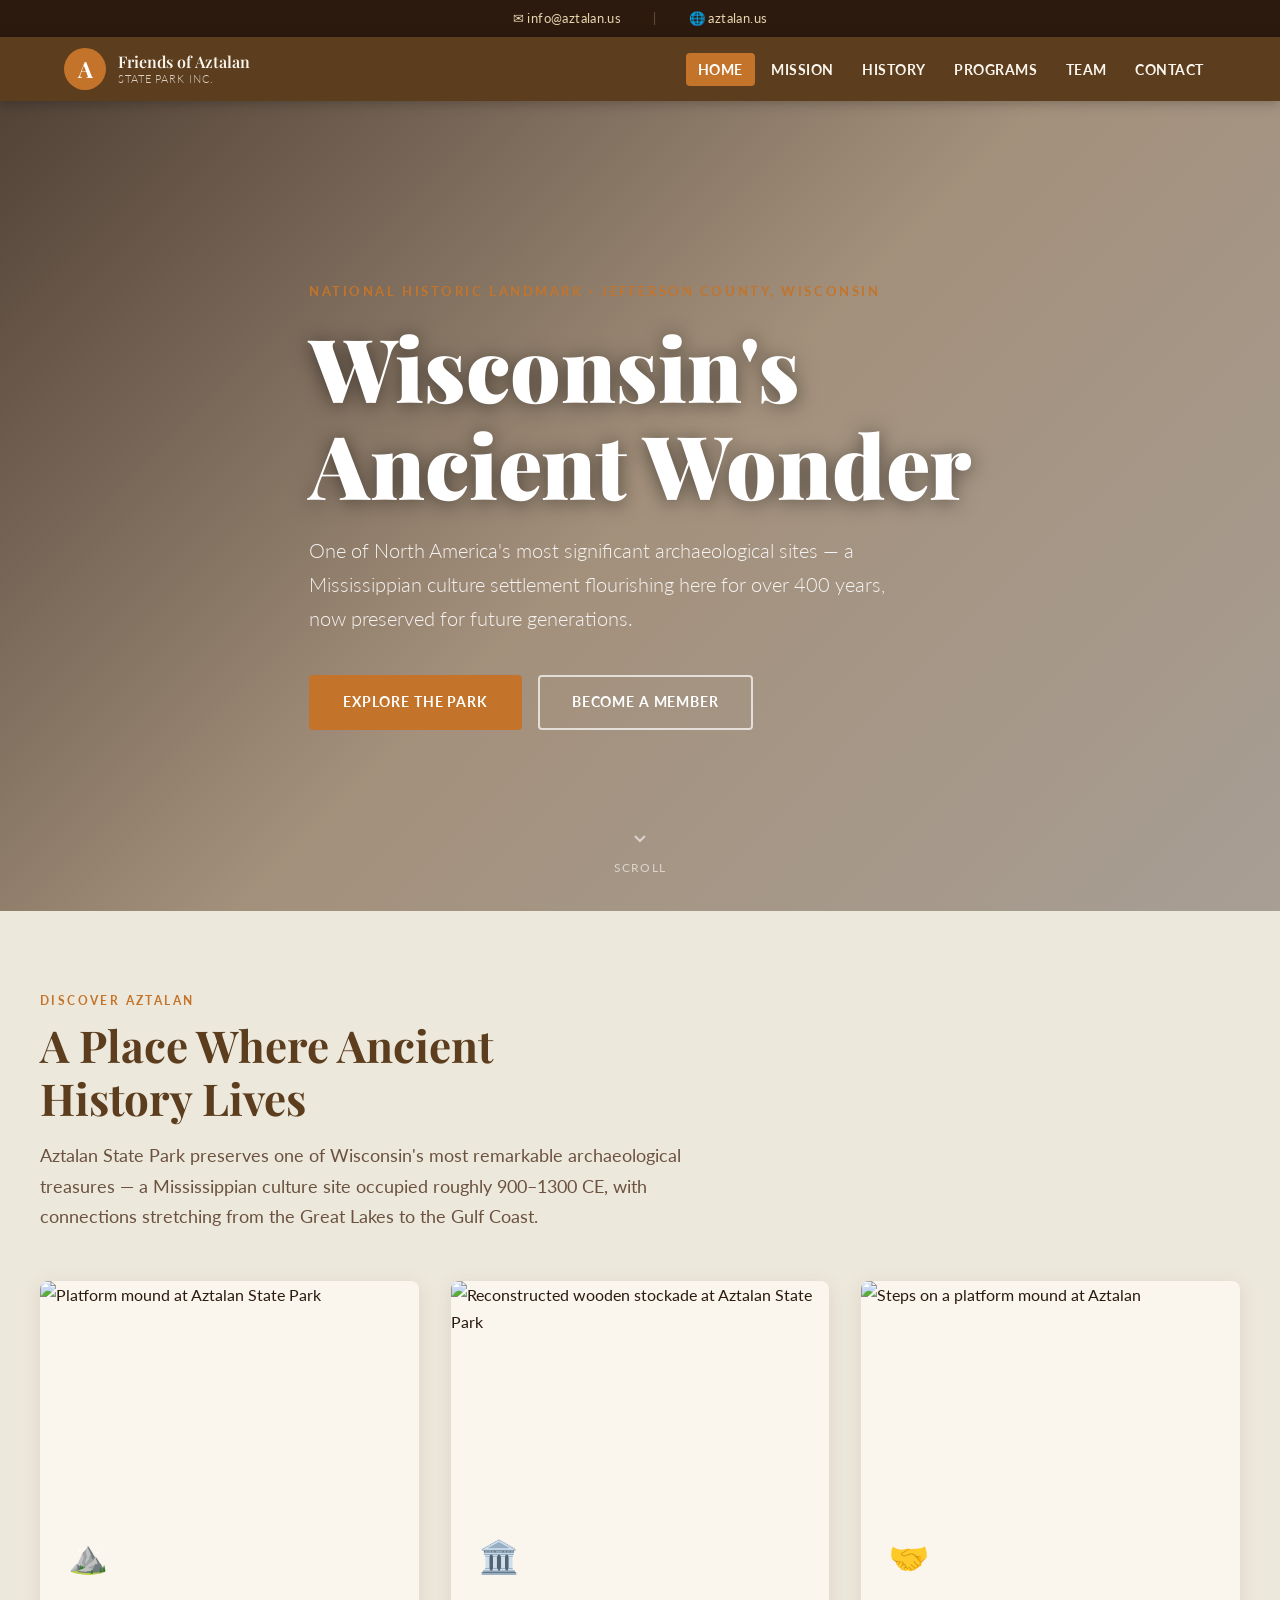
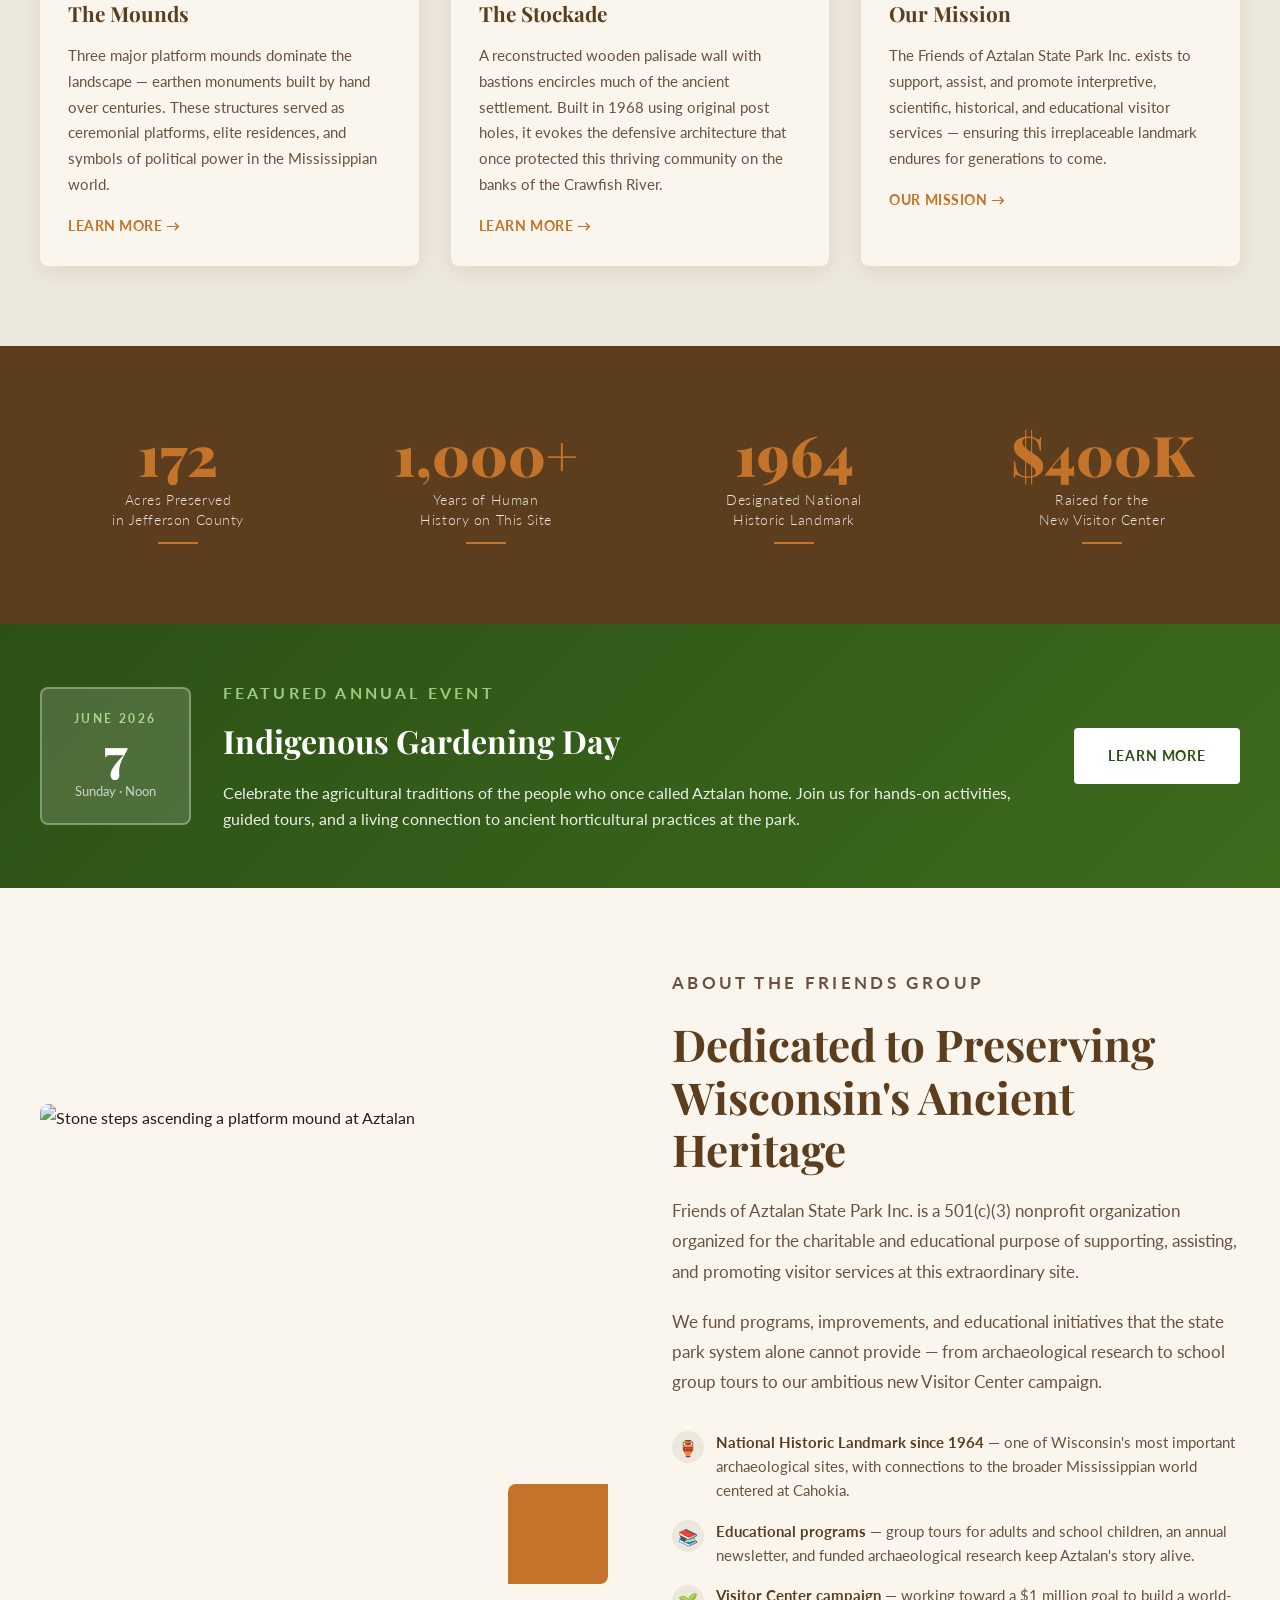
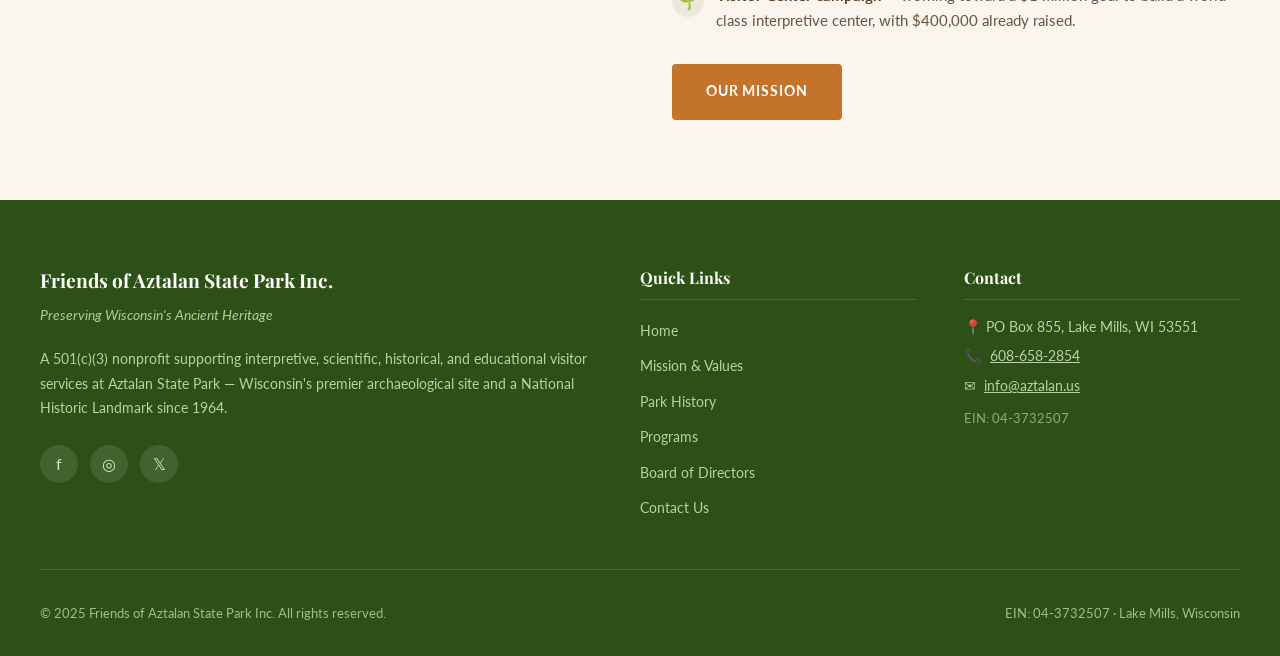
==== index.html @ ed77bee3 "Add initial 6-page nonprofit website for Friends of Aztalan State Park Co-Authored-By: Claude Sonnet" ====
<!DOCTYPE html>
<html lang="en">
<head>
  <meta charset="UTF-8">
  <meta name="viewport" content="width=device-width, initial-scale=1.0">
  <title>Friends of Aztalan State Park Inc. — Wisconsin's Ancient Wonder</title>
  <meta name="description" content="Friends of Aztalan State Park Inc. supports, assists, and promotes interpretive, scientific, historical, and educational visitor services at Aztalan State Park, a National Historic Landmark in Jefferson County, Wisconsin.">
  <link rel="preconnect" href="https://fonts.googleapis.com">
  <link rel="preconnect" href="https://fonts.gstatic.com" crossorigin>
  <link href="https://fonts.googleapis.com/css2?family=Playfair+Display:ital,wght@0,400;0,600;0,700;0,900;1,400;1,600&family=Lato:wght@300;400;700&display=swap" rel="stylesheet">
  <style>
    :root {
      --color-primary: #5C3D1E;
      --color-secondary: #2D5016;
      --color-accent: #C4742A;
      --color-bg: #FAF6EE;
      --color-bg-alt: #EDE8DC;
      --color-text: #2C1A0E;
      --color-text-light: #6B5240;
      --color-top-bar: #2C1A0E;
      --color-top-bar-text: #E8D5B0;
      --color-nav: #5C3D1E;
      --color-nav-text: #FAF6EE;
      --color-footer: #2D5016;
      --color-footer-text: #D4E8C2;
    }

    *, *::before, *::after { box-sizing: border-box; margin: 0; padding: 0; }

    html { scroll-behavior: smooth; font-size: 16px; }

    body {
      font-family: 'Lato', sans-serif;
      background: var(--color-bg);
      color: var(--color-text);
      line-height: 1.7;
    }

    /* TOP BAR */
    .top-bar {
      background: var(--color-top-bar);
      color: var(--color-top-bar-text);
      font-size: 0.825rem;
      letter-spacing: 0.03em;
      padding: 0.45rem 1.5rem;
      display: flex;
      justify-content: center;
      align-items: center;
      gap: 2rem;
      flex-wrap: wrap;
    }
    .top-bar a { color: var(--color-top-bar-text); text-decoration: none; transition: color 0.2s; }
    .top-bar a:hover { color: var(--color-accent); }
    .top-bar-divider { color: #6B5240; }

    /* NAVIGATION */
    .nav-wrapper {
      position: sticky;
      top: 0;
      z-index: 1000;
      background: var(--color-nav);
      box-shadow: 0 2px 12px rgba(0,0,0,0.25);
    }
    nav {
      max-width: 1200px;
      margin: 0 auto;
      padding: 0 1.5rem;
      display: flex;
      align-items: center;
      justify-content: space-between;
      min-height: 64px;
    }
    .nav-brand {
      display: flex;
      align-items: center;
      gap: 0.75rem;
      text-decoration: none;
      color: var(--color-nav-text);
    }
    .nav-logo {
      width: 42px;
      height: 42px;
      background: var(--color-accent);
      border-radius: 50%;
      display: flex;
      align-items: center;
      justify-content: center;
      font-family: 'Playfair Display', serif;
      font-size: 1.4rem;
      font-weight: 700;
      color: #fff;
      flex-shrink: 0;
    }
    .nav-brand-text {
      font-family: 'Playfair Display', serif;
      font-size: 1rem;
      font-weight: 600;
      line-height: 1.25;
      color: var(--color-nav-text);
    }
    .nav-brand-text span {
      display: block;
      font-size: 0.7rem;
      font-family: 'Lato', sans-serif;
      font-weight: 300;
      letter-spacing: 0.08em;
      text-transform: uppercase;
      opacity: 0.8;
    }
    .nav-links {
      display: flex;
      list-style: none;
      gap: 0.25rem;
      align-items: center;
    }
    .nav-links a {
      color: var(--color-nav-text);
      text-decoration: none;
      font-size: 0.9rem;
      font-weight: 700;
      letter-spacing: 0.04em;
      text-transform: uppercase;
      padding: 0.5rem 0.75rem;
      border-radius: 4px;
      transition: background 0.2s, color 0.2s;
    }
    .nav-links a:hover,
    .nav-links a.active {
      background: var(--color-accent);
      color: #fff;
    }
    .hamburger {
      display: none;
      flex-direction: column;
      gap: 5px;
      cursor: pointer;
      padding: 8px;
      background: none;
      border: none;
    }
    .hamburger span {
      display: block;
      width: 26px;
      height: 2px;
      background: var(--color-nav-text);
      border-radius: 2px;
      transition: all 0.3s;
    }
    .hamburger.open span:nth-child(1) { transform: translateY(7px) rotate(45deg); }
    .hamburger.open span:nth-child(2) { opacity: 0; }
    .hamburger.open span:nth-child(3) { transform: translateY(-7px) rotate(-45deg); }

    /* HERO */
    .hero {
      position: relative;
      min-height: 90vh;
      display: flex;
      align-items: center;
      overflow: hidden;
    }
    .hero-bg {
      position: absolute;
      inset: 0;
      background-image: url('https://upload.wikimedia.org/wikipedia/commons/thumb/b/b5/Aztalan_platform_mound_panorama.jpg/1280px-Aztalan_platform_mound_panorama.jpg');
      background-size: cover;
      background-position: center 40%;
      transform: scale(1.05);
      transition: transform 8s ease;
    }
    .hero-bg.loaded { transform: scale(1); }
    .hero-overlay {
      position: absolute;
      inset: 0;
      background: linear-gradient(
        135deg,
        rgba(44,26,14,0.82) 0%,
        rgba(92,61,30,0.55) 50%,
        rgba(44,26,14,0.4) 100%
      );
    }
    .hero-content {
      position: relative;
      z-index: 2;
      max-width: 1200px;
      margin: 0 auto;
      padding: 4rem 1.5rem;
      color: #fff;
    }
    .hero-eyebrow {
      font-size: 0.8rem;
      font-weight: 700;
      letter-spacing: 0.2em;
      text-transform: uppercase;
      color: var(--color-accent);
      margin-bottom: 1rem;
      opacity: 0;
      transform: translateY(20px);
      animation: fadeUp 0.8s 0.2s forwards;
    }
    .hero h1 {
      font-family: 'Playfair Display', serif;
      font-size: clamp(2.8rem, 7vw, 5.5rem);
      font-weight: 900;
      line-height: 1.1;
      margin-bottom: 1.25rem;
      text-shadow: 0 2px 20px rgba(0,0,0,0.5);
      opacity: 0;
      transform: translateY(20px);
      animation: fadeUp 0.8s 0.4s forwards;
    }
    .hero-sub {
      font-size: clamp(1rem, 2vw, 1.25rem);
      font-weight: 300;
      max-width: 600px;
      line-height: 1.7;
      color: rgba(255,255,255,0.9);
      margin-bottom: 2.5rem;
      opacity: 0;
      transform: translateY(20px);
      animation: fadeUp 0.8s 0.6s forwards;
    }
    .hero-ctas {
      display: flex;
      gap: 1rem;
      flex-wrap: wrap;
      opacity: 0;
      transform: translateY(20px);
      animation: fadeUp 0.8s 0.8s forwards;
    }
    .btn {
      display: inline-block;
      padding: 0.85rem 2rem;
      border-radius: 4px;
      font-weight: 700;
      font-size: 0.9rem;
      letter-spacing: 0.06em;
      text-transform: uppercase;
      text-decoration: none;
      transition: all 0.25s;
      cursor: pointer;
      border: 2px solid transparent;
    }
    .btn-primary {
      background: var(--color-accent);
      color: #fff;
      border-color: var(--color-accent);
    }
    .btn-primary:hover {
      background: #a85e1f;
      border-color: #a85e1f;
      transform: translateY(-2px);
      box-shadow: 0 6px 20px rgba(196,116,42,0.4);
    }
    .btn-outline {
      background: transparent;
      color: #fff;
      border-color: rgba(255,255,255,0.7);
    }
    .btn-outline:hover {
      background: rgba(255,255,255,0.15);
      border-color: #fff;
      transform: translateY(-2px);
    }
    .hero-scroll {
      position: absolute;
      bottom: 2rem;
      left: 50%;
      transform: translateX(-50%);
      z-index: 2;
      display: flex;
      flex-direction: column;
      align-items: center;
      gap: 0.5rem;
      color: rgba(255,255,255,0.6);
      font-size: 0.75rem;
      letter-spacing: 0.1em;
      text-transform: uppercase;
      animation: bounce 2s infinite;
    }
    .hero-scroll svg { width: 24px; height: 24px; }

    @keyframes fadeUp {
      to { opacity: 1; transform: translateY(0); }
    }
    @keyframes bounce {
      0%, 100% { transform: translateX(-50%) translateY(0); }
      50% { transform: translateX(-50%) translateY(8px); }
    }

    /* SECTIONS */
    section { padding: 5rem 1.5rem; }
    .container { max-width: 1200px; margin: 0 auto; }
    .section-label {
      font-size: 0.75rem;
      font-weight: 700;
      letter-spacing: 0.2em;
      text-transform: uppercase;
      color: var(--color-accent);
      margin-bottom: 0.5rem;
    }
    .section-title {
      font-family: 'Playfair Display', serif;
      font-size: clamp(1.8rem, 4vw, 2.75rem);
      font-weight: 700;
      color: var(--color-primary);
      line-height: 1.2;
      margin-bottom: 1rem;
    }
    .section-intro {
      font-size: 1.1rem;
      color: var(--color-text-light);
      max-width: 680px;
      line-height: 1.75;
      margin-bottom: 3rem;
    }

    /* HIGHLIGHTS */
    .highlights { background: var(--color-bg-alt); }
    .cards-grid {
      display: grid;
      grid-template-columns: repeat(auto-fit, minmax(280px, 1fr));
      gap: 2rem;
    }
    .card {
      background: var(--color-bg);
      border-radius: 8px;
      overflow: hidden;
      box-shadow: 0 4px 20px rgba(92,61,30,0.1);
      transition: transform 0.3s, box-shadow 0.3s;
    }
    .card:hover {
      transform: translateY(-6px);
      box-shadow: 0 12px 36px rgba(92,61,30,0.18);
    }
    .card-img {
      width: 100%;
      height: 220px;
      object-fit: cover;
      display: block;
    }
    .card-body { padding: 1.75rem; }
    .card-icon {
      font-size: 2rem;
      margin-bottom: 0.75rem;
      display: block;
    }
    .card-title {
      font-family: 'Playfair Display', serif;
      font-size: 1.3rem;
      font-weight: 700;
      color: var(--color-primary);
      margin-bottom: 0.75rem;
    }
    .card-text {
      font-size: 0.95rem;
      color: var(--color-text-light);
      line-height: 1.7;
    }
    .card-link {
      display: inline-block;
      margin-top: 1rem;
      color: var(--color-accent);
      font-weight: 700;
      font-size: 0.875rem;
      text-decoration: none;
      letter-spacing: 0.04em;
      text-transform: uppercase;
      transition: color 0.2s;
    }
    .card-link:hover { color: var(--color-primary); }
    .card-link::after { content: ' →'; }

    /* STATS */
    .stats { background: var(--color-primary); color: #fff; padding: 4rem 1.5rem; }
    .stats-grid {
      display: grid;
      grid-template-columns: repeat(auto-fit, minmax(200px, 1fr));
      gap: 2rem;
      text-align: center;
    }
    .stat-item { padding: 1rem; }
    .stat-number {
      font-family: 'Playfair Display', serif;
      font-size: clamp(2rem, 5vw, 3.5rem);
      font-weight: 900;
      color: var(--color-accent);
      display: block;
      line-height: 1;
      margin-bottom: 0.5rem;
    }
    .stat-label {
      font-size: 0.9rem;
      color: rgba(255,255,255,0.85);
      font-weight: 300;
      letter-spacing: 0.04em;
      line-height: 1.4;
    }
    .stat-divider {
      width: 40px;
      height: 2px;
      background: var(--color-accent);
      margin: 0.75rem auto 0;
    }

    /* EVENT BANNER */
    .event-banner {
      background: linear-gradient(135deg, var(--color-secondary) 0%, #3d6b1e 100%);
      color: #fff;
      padding: 3.5rem 1.5rem;
    }
    .event-inner {
      max-width: 1200px;
      margin: 0 auto;
      display: flex;
      align-items: center;
      justify-content: space-between;
      gap: 2rem;
      flex-wrap: wrap;
    }
    .event-date-box {
      background: rgba(255,255,255,0.15);
      border: 2px solid rgba(255,255,255,0.3);
      border-radius: 8px;
      padding: 1.25rem 2rem;
      text-align: center;
      flex-shrink: 0;
    }
    .event-month {
      font-size: 0.75rem;
      font-weight: 700;
      letter-spacing: 0.2em;
      text-transform: uppercase;
      color: #a8d88a;
      display: block;
    }
    .event-day {
      font-family: 'Playfair Display', serif;
      font-size: 3rem;
      font-weight: 900;
      line-height: 1;
      display: block;
    }
    .event-year {
      font-size: 0.8rem;
      color: rgba(255,255,255,0.7);
      display: block;
      margin-top: 0.25rem;
    }
    .event-info { flex: 1; min-width: 240px; }
    .event-eyebrow {
      font-size: 0.75rem;
      font-weight: 700;
      letter-spacing: 0.2em;
      text-transform: uppercase;
      color: #a8d88a;
      margin-bottom: 0.5rem;
    }
    .event-info h3 {
      font-family: 'Playfair Display', serif;
      font-size: clamp(1.5rem, 3vw, 2rem);
      font-weight: 700;
      margin-bottom: 0.75rem;
    }
    .event-info p { font-size: 1rem; opacity: 0.9; line-height: 1.6; }
    .btn-white {
      background: #fff;
      color: var(--color-secondary);
      border-color: #fff;
    }
    .btn-white:hover {
      background: var(--color-accent);
      color: #fff;
      border-color: var(--color-accent);
      transform: translateY(-2px);
    }

    /* ABOUT SECTION */
    .about-grid {
      display: grid;
      grid-template-columns: 1fr 1fr;
      gap: 4rem;
      align-items: center;
    }
    .about-img-wrap {
      position: relative;
      border-radius: 8px;
      overflow: hidden;
    }
    .about-img-wrap img {
      width: 100%;
      height: 480px;
      object-fit: cover;
      display: block;
      border-radius: 8px;
    }
    .about-img-accent {
      position: absolute;
      bottom: -20px;
      right: -20px;
      width: 120px;
      height: 120px;
      background: var(--color-accent);
      border-radius: 8px;
      z-index: -1;
    }
    .about-content { }
    .about-content h2 { margin-bottom: 1.25rem; }
    .about-content p {
      color: var(--color-text-light);
      font-size: 1.05rem;
      line-height: 1.8;
      margin-bottom: 1.25rem;
    }
    .about-facts {
      margin: 2rem 0;
      display: flex;
      flex-direction: column;
      gap: 1rem;
    }
    .about-fact {
      display: flex;
      align-items: flex-start;
      gap: 0.75rem;
    }
    .about-fact-icon {
      width: 32px;
      height: 32px;
      background: var(--color-bg-alt);
      border-radius: 50%;
      display: flex;
      align-items: center;
      justify-content: center;
      font-size: 1rem;
      flex-shrink: 0;
      margin-top: 0.1rem;
    }
    .about-fact-text {
      font-size: 0.95rem;
      color: var(--color-text-light);
      line-height: 1.6;
    }
    .about-fact-text strong {
      color: var(--color-primary);
      font-weight: 700;
    }

    /* FADE-IN ANIMATION */
    .fade-in {
      opacity: 0;
      transform: translateY(30px);
      transition: opacity 0.7s ease, transform 0.7s ease;
    }
    .fade-in.visible {
      opacity: 1;
      transform: translateY(0);
    }
    .fade-in-delay-1 { transition-delay: 0.1s; }
    .fade-in-delay-2 { transition-delay: 0.2s; }
    .fade-in-delay-3 { transition-delay: 0.3s; }
    .fade-in-delay-4 { transition-delay: 0.4s; }

    /* FOOTER */
    footer {
      background: var(--color-footer);
      color: var(--color-footer-text);
      padding: 4rem 1.5rem 2rem;
    }
    .footer-grid {
      max-width: 1200px;
      margin: 0 auto;
      display: grid;
      grid-template-columns: 2fr 1fr 1fr;
      gap: 3rem;
      margin-bottom: 3rem;
    }
    .footer-brand h3 {
      font-family: 'Playfair Display', serif;
      font-size: 1.2rem;
      color: #fff;
      margin-bottom: 0.5rem;
    }
    .footer-tagline {
      font-size: 0.85rem;
      font-style: italic;
      color: rgba(212,232,194,0.8);
      margin-bottom: 1.25rem;
    }
    .footer-desc {
      font-size: 0.9rem;
      color: rgba(212,232,194,0.85);
      line-height: 1.7;
      margin-bottom: 1.5rem;
    }
    .footer-social {
      display: flex;
      gap: 0.75rem;
    }
    .footer-social a {
      width: 38px;
      height: 38px;
      background: rgba(255,255,255,0.1);
      border-radius: 50%;
      display: flex;
      align-items: center;
      justify-content: center;
      color: var(--color-footer-text);
      text-decoration: none;
      font-size: 1rem;
      transition: background 0.2s, color 0.2s;
    }
    .footer-social a:hover {
      background: var(--color-accent);
      color: #fff;
    }
    .footer-col h4 {
      font-family: 'Playfair Display', serif;
      font-size: 1rem;
      color: #fff;
      margin-bottom: 1rem;
      padding-bottom: 0.5rem;
      border-bottom: 1px solid rgba(255,255,255,0.15);
    }
    .footer-links {
      list-style: none;
      display: flex;
      flex-direction: column;
      gap: 0.5rem;
    }
    .footer-links a {
      color: rgba(212,232,194,0.85);
      text-decoration: none;
      font-size: 0.9rem;
      transition: color 0.2s;
    }
    .footer-links a:hover { color: #fff; }
    .footer-contact-item {
      display: flex;
      align-items: flex-start;
      gap: 0.5rem;
      font-size: 0.9rem;
      color: rgba(212,232,194,0.85);
      margin-bottom: 0.5rem;
      line-height: 1.5;
    }
    .footer-bottom {
      max-width: 1200px;
      margin: 0 auto;
      padding-top: 2rem;
      border-top: 1px solid rgba(255,255,255,0.15);
      display: flex;
      justify-content: space-between;
      align-items: center;
      flex-wrap: wrap;
      gap: 1rem;
      font-size: 0.82rem;
      color: rgba(212,232,194,0.7);
    }

    /* RESPONSIVE */
    @media (max-width: 900px) {
      .about-grid { grid-template-columns: 1fr; }
      .about-img-wrap img { height: 320px; }
      .footer-grid { grid-template-columns: 1fr 1fr; }
      .footer-brand { grid-column: 1 / -1; }
    }
    @media (max-width: 700px) {
      .nav-links { display: none; flex-direction: column; position: absolute; top: 100%; left: 0; right: 0; background: var(--color-nav); padding: 1rem; gap: 0.25rem; box-shadow: 0 8px 24px rgba(0,0,0,0.3); }
      .nav-links.open { display: flex; }
      .hamburger { display: flex; }
      .footer-grid { grid-template-columns: 1fr; }
      .event-inner { flex-direction: column; text-align: center; }
      .event-date-box { align-self: center; }
    }
    @media (max-width: 480px) {
      section { padding: 3.5rem 1rem; }
      .hero-content { padding: 3rem 1rem; }
    }
  </style>
</head>
<body>

  <!-- TOP BAR -->
  <div class="top-bar">
    <a href="mailto:info@aztalan.us">✉ info@aztalan.us</a>
    <span class="top-bar-divider">|</span>
    <a href="https://aztalan.us">🌐 aztalan.us</a>
  </div>

  <!-- NAVIGATION -->
  <div class="nav-wrapper">
    <nav>
      <a href="index.html" class="nav-brand">
        <div class="nav-logo">A</div>
        <div class="nav-brand-text">
          Friends of Aztalan
          <span>State Park Inc.</span>
        </div>
      </a>
      <button class="hamburger" id="hamburger" aria-label="Toggle menu" aria-expanded="false">
        <span></span><span></span><span></span>
      </button>
      <ul class="nav-links" id="nav-links">
        <li><a href="index.html" class="active">Home</a></li>
        <li><a href="mission.html">Mission</a></li>
        <li><a href="history.html">History</a></li>
        <li><a href="projects.html">Programs</a></li>
        <li><a href="team.html">Team</a></li>
        <li><a href="contact.html">Contact</a></li>
      </ul>
    </nav>
  </div>

  <!-- HERO -->
  <section class="hero" aria-label="Hero banner">
    <div class="hero-bg" id="hero-bg"></div>
    <div class="hero-overlay"></div>
    <div class="hero-content">
      <p class="hero-eyebrow">National Historic Landmark · Jefferson County, Wisconsin</p>
      <h1>Wisconsin's<br>Ancient Wonder</h1>
      <p class="hero-sub">One of North America's most significant archaeological sites — a Mississippian culture settlement flourishing here for over 400 years, now preserved for future generations.</p>
      <div class="hero-ctas">
        <a href="history.html" class="btn btn-primary">Explore the Park</a>
        <a href="contact.html" class="btn btn-outline">Become a Member</a>
      </div>
    </div>
    <div class="hero-scroll" aria-hidden="true">
      <svg viewBox="0 0 24 24" fill="none" stroke="currentColor" stroke-width="2"><path d="M7 10l5 5 5-5"/></svg>
      <span>Scroll</span>
    </div>
  </section>

  <!-- HIGHLIGHT CARDS -->
  <section class="highlights">
    <div class="container">
      <p class="section-label fade-in">Discover Aztalan</p>
      <h2 class="section-title fade-in fade-in-delay-1">A Place Where Ancient<br>History Lives</h2>
      <p class="section-intro fade-in fade-in-delay-2">Aztalan State Park preserves one of Wisconsin's most remarkable archaeological treasures — a Mississippian culture site occupied roughly 900–1300 CE, with connections stretching from the Great Lakes to the Gulf Coast.</p>
      <div class="cards-grid">
        <article class="card fade-in fade-in-delay-1">
          <img src="https://upload.wikimedia.org/wikipedia/commons/9/93/Aztalan_platform_mound.jpg" alt="Platform mound at Aztalan State Park" class="card-img" loading="lazy">
          <div class="card-body">
            <span class="card-icon">⛰️</span>
            <h3 class="card-title">The Mounds</h3>
            <p class="card-text">Three major platform mounds dominate the landscape — earthen monuments built by hand over centuries. These structures served as ceremonial platforms, elite residences, and symbols of political power in the Mississippian world.</p>
            <a href="history.html" class="card-link">Learn More</a>
          </div>
        </article>
        <article class="card fade-in fade-in-delay-2">
          <img src="https://upload.wikimedia.org/wikipedia/commons/5/50/Aztalan_State_Park_stockade.jpg" alt="Reconstructed wooden stockade at Aztalan State Park" class="card-img" loading="lazy">
          <div class="card-body">
            <span class="card-icon">🏛️</span>
            <h3 class="card-title">The Stockade</h3>
            <p class="card-text">A reconstructed wooden palisade wall with bastions encircles much of the ancient settlement. Built in 1968 using original post holes, it evokes the defensive architecture that once protected this thriving community on the banks of the Crawfish River.</p>
            <a href="history.html" class="card-link">Learn More</a>
          </div>
        </article>
        <article class="card fade-in fade-in-delay-3">
          <img src="https://upload.wikimedia.org/wikipedia/commons/7/71/Aztalan_platform_mound_steps.jpg" alt="Steps on a platform mound at Aztalan" class="card-img" loading="lazy">
          <div class="card-body">
            <span class="card-icon">🤝</span>
            <h3 class="card-title">Our Mission</h3>
            <p class="card-text">The Friends of Aztalan State Park Inc. exists to support, assist, and promote interpretive, scientific, historical, and educational visitor services — ensuring this irreplaceable landmark endures for generations to come.</p>
            <a href="mission.html" class="card-link">Our Mission</a>
          </div>
        </article>
      </div>
    </div>
  </section>

  <!-- STATS -->
  <div class="stats" role="region" aria-label="Impact statistics">
    <div class="container">
      <div class="stats-grid">
        <div class="stat-item fade-in">
          <span class="stat-number">172</span>
          <div class="stat-label">Acres Preserved<br>in Jefferson County</div>
          <div class="stat-divider"></div>
        </div>
        <div class="stat-item fade-in fade-in-delay-1">
          <span class="stat-number">1,000+</span>
          <div class="stat-label">Years of Human<br>History on This Site</div>
          <div class="stat-divider"></div>
        </div>
        <div class="stat-item fade-in fade-in-delay-2">
          <span class="stat-number">1964</span>
          <div class="stat-label">Designated National<br>Historic Landmark</div>
          <div class="stat-divider"></div>
        </div>
        <div class="stat-item fade-in fade-in-delay-3">
          <span class="stat-number">$400K</span>
          <div class="stat-label">Raised for the<br>New Visitor Center</div>
          <div class="stat-divider"></div>
        </div>
      </div>
    </div>
  </div>

  <!-- FEATURED EVENT -->
  <div class="event-banner">
    <div class="event-inner">
      <div class="event-date-box fade-in">
        <span class="event-month">June 2026</span>
        <span class="event-day">7</span>
        <span class="event-year">Sunday · Noon</span>
      </div>
      <div class="event-info fade-in fade-in-delay-1">
        <p class="event-eyebrow">Featured Annual Event</p>
        <h3>Indigenous Gardening Day</h3>
        <p>Celebrate the agricultural traditions of the people who once called Aztalan home. Join us for hands-on activities, guided tours, and a living connection to ancient horticultural practices at the park.</p>
      </div>
      <div class="fade-in fade-in-delay-2">
        <a href="projects.html" class="btn btn-white">Learn More</a>
      </div>
    </div>
  </div>

  <!-- ABOUT -->
  <section>
    <div class="container">
      <div class="about-grid">
        <div class="about-img-wrap fade-in">
          <img src="https://upload.wikimedia.org/wikipedia/commons/7/71/Aztalan_platform_mound_steps.jpg" alt="Stone steps ascending a platform mound at Aztalan" loading="lazy">
          <div class="about-img-accent"></div>
        </div>
        <div class="about-content">
          <p class="section-label fade-in">About the Friends Group</p>
          <h2 class="section-title fade-in fade-in-delay-1">Dedicated to Preserving<br>Wisconsin's Ancient Heritage</h2>
          <p class="fade-in fade-in-delay-2">Friends of Aztalan State Park Inc. is a 501(c)(3) nonprofit organization organized for the charitable and educational purpose of supporting, assisting, and promoting visitor services at this extraordinary site.</p>
          <p class="fade-in fade-in-delay-2">We fund programs, improvements, and educational initiatives that the state park system alone cannot provide — from archaeological research to school group tours to our ambitious new Visitor Center campaign.</p>
          <div class="about-facts fade-in fade-in-delay-3">
            <div class="about-fact">
              <div class="about-fact-icon">🏺</div>
              <div class="about-fact-text"><strong>National Historic Landmark since 1964</strong> — one of Wisconsin's most important archaeological sites, with connections to the broader Mississippian world centered at Cahokia.</div>
            </div>
            <div class="about-fact">
              <div class="about-fact-icon">📚</div>
              <div class="about-fact-text"><strong>Educational programs</strong> — group tours for adults and school children, an annual newsletter, and funded archaeological research keep Aztalan's story alive.</div>
            </div>
            <div class="about-fact">
              <div class="about-fact-icon">🌱</div>
              <div class="about-fact-text"><strong>Visitor Center campaign</strong> — working toward a $1 million goal to build a world-class interpretive center, with $400,000 already raised.</div>
            </div>
          </div>
          <div class="fade-in fade-in-delay-4">
            <a href="mission.html" class="btn btn-primary">Our Mission</a>
          </div>
        </div>
      </div>
    </div>
  </section>

  <!-- FOOTER -->
  <footer>
    <div class="footer-grid">
      <div class="footer-brand">
        <h3>Friends of Aztalan State Park Inc.</h3>
        <p class="footer-tagline">Preserving Wisconsin's Ancient Heritage</p>
        <p class="footer-desc">A 501(c)(3) nonprofit supporting interpretive, scientific, historical, and educational visitor services at Aztalan State Park — Wisconsin's premier archaeological site and a National Historic Landmark since 1964.</p>
        <div class="footer-social">
          <a href="#" aria-label="Facebook">f</a>
          <a href="#" aria-label="Instagram">&#9678;</a>
          <a href="#" aria-label="Twitter">𝕏</a>
        </div>
      </div>
      <div class="footer-col">
        <h4>Quick Links</h4>
        <ul class="footer-links">
          <li><a href="index.html">Home</a></li>
          <li><a href="mission.html">Mission &amp; Values</a></li>
          <li><a href="history.html">Park History</a></li>
          <li><a href="projects.html">Programs</a></li>
          <li><a href="team.html">Board of Directors</a></li>
          <li><a href="contact.html">Contact Us</a></li>
        </ul>
      </div>
      <div class="footer-col">
        <h4>Contact</h4>
        <div class="footer-contact-item">📍 PO Box 855, Lake Mills, WI 53551</div>
        <div class="footer-contact-item">📞 <a href="tel:6086582854" style="color:inherit;">608-658-2854</a></div>
        <div class="footer-contact-item">✉ <a href="mailto:info@aztalan.us" style="color:inherit;">info@aztalan.us</a></div>
        <div class="footer-contact-item" style="margin-top:0.75rem; font-size:0.8rem; opacity:0.7;">EIN: 04-3732507</div>
      </div>
    </div>
    <div class="footer-bottom">
      <span>© 2025 Friends of Aztalan State Park Inc. All rights reserved.</span>
      <span>EIN: 04-3732507 · Lake Mills, Wisconsin</span>
    </div>
  </footer>

  <script>
    // Hamburger menu
    const hamburger = document.getElementById('hamburger');
    const navLinks = document.getElementById('nav-links');
    hamburger.addEventListener('click', () => {
      const open = navLinks.classList.toggle('open');
      hamburger.classList.toggle('open', open);
      hamburger.setAttribute('aria-expanded', open);
    });

    // Close menu on link click
    navLinks.querySelectorAll('a').forEach(a => {
      a.addEventListener('click', () => {
        navLinks.classList.remove('open');
        hamburger.classList.remove('open');
        hamburger.setAttribute('aria-expanded', false);
      });
    });

    // Hero background pan
    const heroBg = document.getElementById('hero-bg');
    window.addEventListener('load', () => heroBg.classList.add('loaded'));

    // IntersectionObserver fade-in
    const observer = new IntersectionObserver((entries) => {
      entries.forEach(entry => {
        if (entry.isIntersecting) {
          entry.target.classList.add('visible');
          observer.unobserve(entry.target);
        }
      });
    }, { threshold: 0.12 });

    document.querySelectorAll('.fade-in').forEach(el => observer.observe(el));
  </script>
</body>
</html>
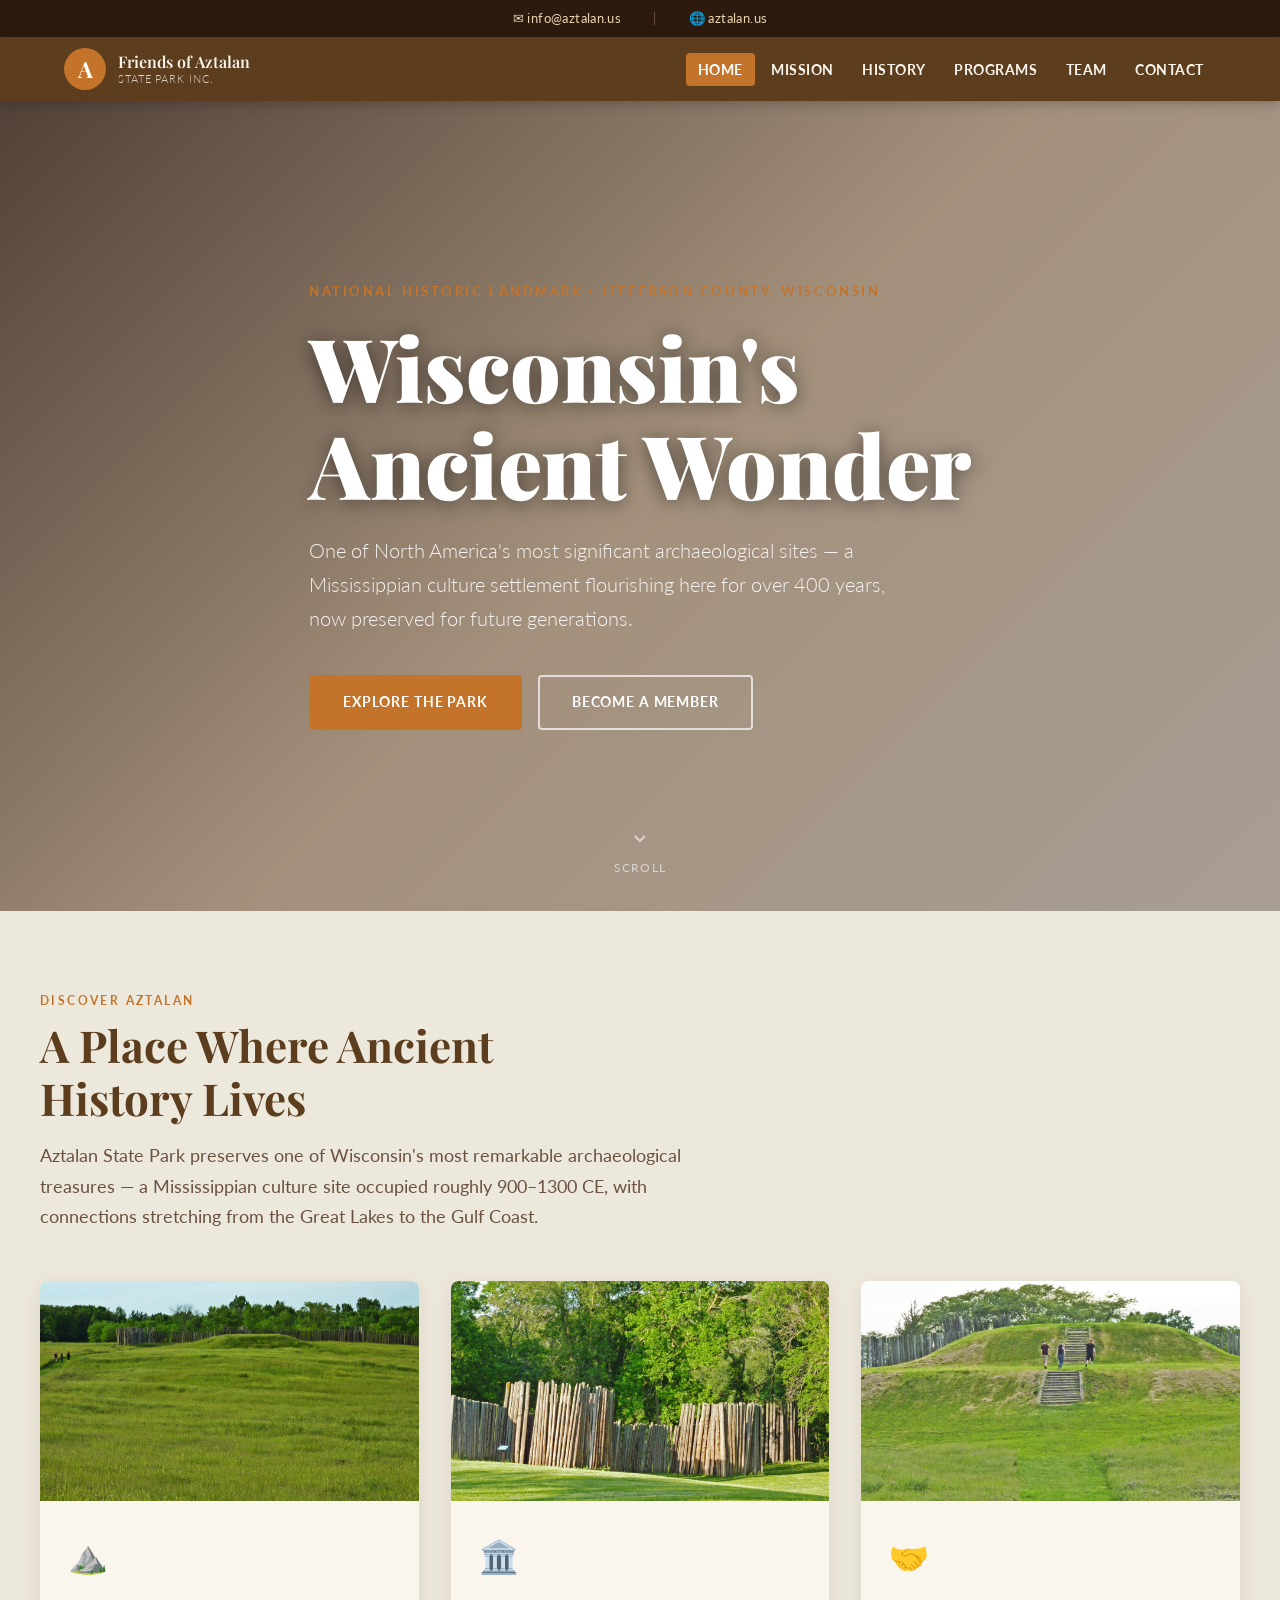
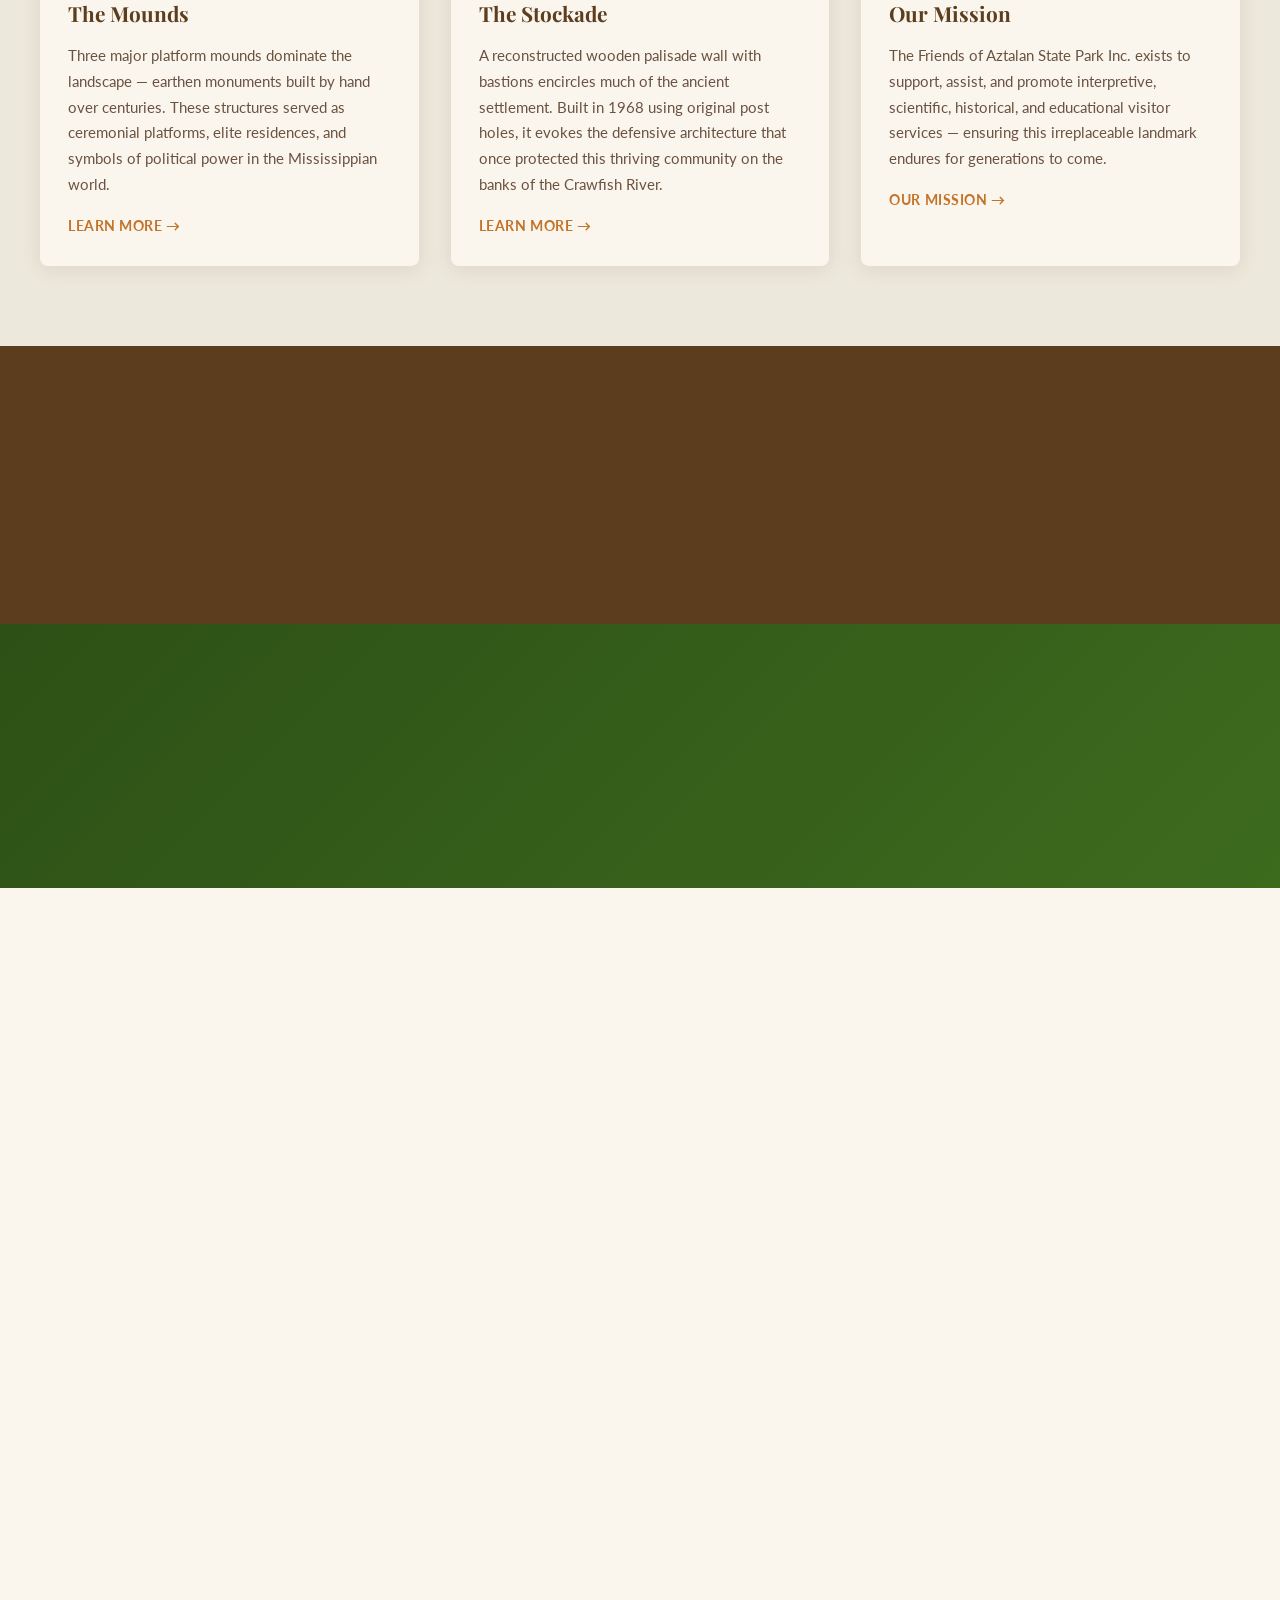
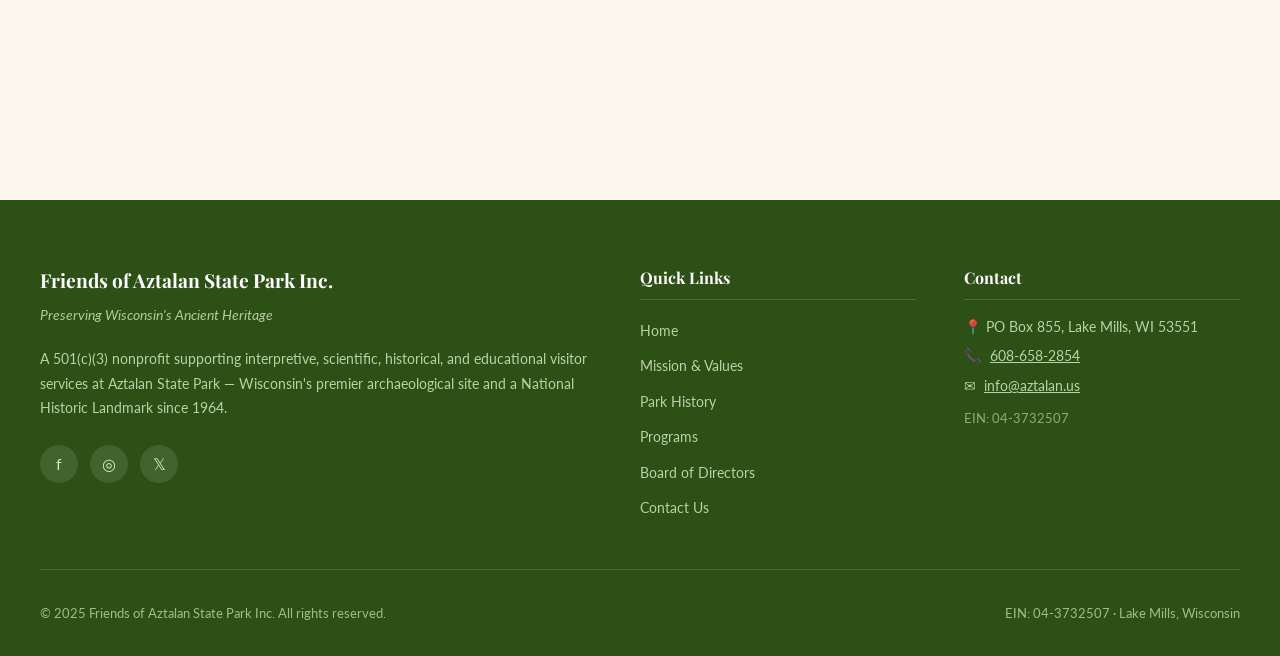
==== commit a4e52376: "Localize external Wikimedia images" ====
--- a/index.html
+++ b/index.html
@@ -161,7 +161,7 @@
     .hero-bg {
       position: absolute;
       inset: 0;
-      background-image: url('https://upload.wikimedia.org/wikipedia/commons/thumb/b/b5/Aztalan_platform_mound_panorama.jpg/1280px-Aztalan_platform_mound_panorama.jpg');
+      background-image: url('assets/images/Clouds_Over_Mounds_At_Aztalan_State_Park_%28139778941%29.jpeg');
       background-size: cover;
       background-position: center 40%;
       transform: scale(1.05);
@@ -737,7 +737,7 @@
       <p class="section-intro fade-in fade-in-delay-2">Aztalan State Park preserves one of Wisconsin's most remarkable archaeological treasures — a Mississippian culture site occupied roughly 900–1300 CE, with connections stretching from the Great Lakes to the Gulf Coast.</p>
       <div class="cards-grid">
         <article class="card fade-in fade-in-delay-1">
-          <img src="https://upload.wikimedia.org/wikipedia/commons/9/93/Aztalan_platform_mound.jpg" alt="Platform mound at Aztalan State Park" class="card-img" loading="lazy">
+          <img src="assets/images/Aztalan_platform_mound.jpg" alt="Platform mound at Aztalan State Park" class="card-img" loading="lazy">
           <div class="card-body">
             <span class="card-icon">⛰️</span>
             <h3 class="card-title">The Mounds</h3>
@@ -746,7 +746,7 @@
           </div>
         </article>
         <article class="card fade-in fade-in-delay-2">
-          <img src="https://upload.wikimedia.org/wikipedia/commons/5/50/Aztalan_State_Park_stockade.jpg" alt="Reconstructed wooden stockade at Aztalan State Park" class="card-img" loading="lazy">
+          <img src="assets/images/Aztalan_State_Park_stockade.jpg" alt="Reconstructed wooden stockade at Aztalan State Park" class="card-img" loading="lazy">
           <div class="card-body">
             <span class="card-icon">🏛️</span>
             <h3 class="card-title">The Stockade</h3>
@@ -755,7 +755,7 @@
           </div>
         </article>
         <article class="card fade-in fade-in-delay-3">
-          <img src="https://upload.wikimedia.org/wikipedia/commons/7/71/Aztalan_platform_mound_steps.jpg" alt="Steps on a platform mound at Aztalan" class="card-img" loading="lazy">
+          <img src="assets/images/Aztalan_platform_mound_steps.jpg" alt="Steps on a platform mound at Aztalan" class="card-img" loading="lazy">
           <div class="card-body">
             <span class="card-icon">🤝</span>
             <h3 class="card-title">Our Mission</h3>
@@ -819,7 +819,7 @@
     <div class="container">
       <div class="about-grid">
         <div class="about-img-wrap fade-in">
-          <img src="https://upload.wikimedia.org/wikipedia/commons/7/71/Aztalan_platform_mound_steps.jpg" alt="Stone steps ascending a platform mound at Aztalan" loading="lazy">
+          <img src="assets/images/Aztalan_platform_mound_steps.jpg" alt="Stone steps ascending a platform mound at Aztalan" loading="lazy">
           <div class="about-img-accent"></div>
         </div>
         <div class="about-content">
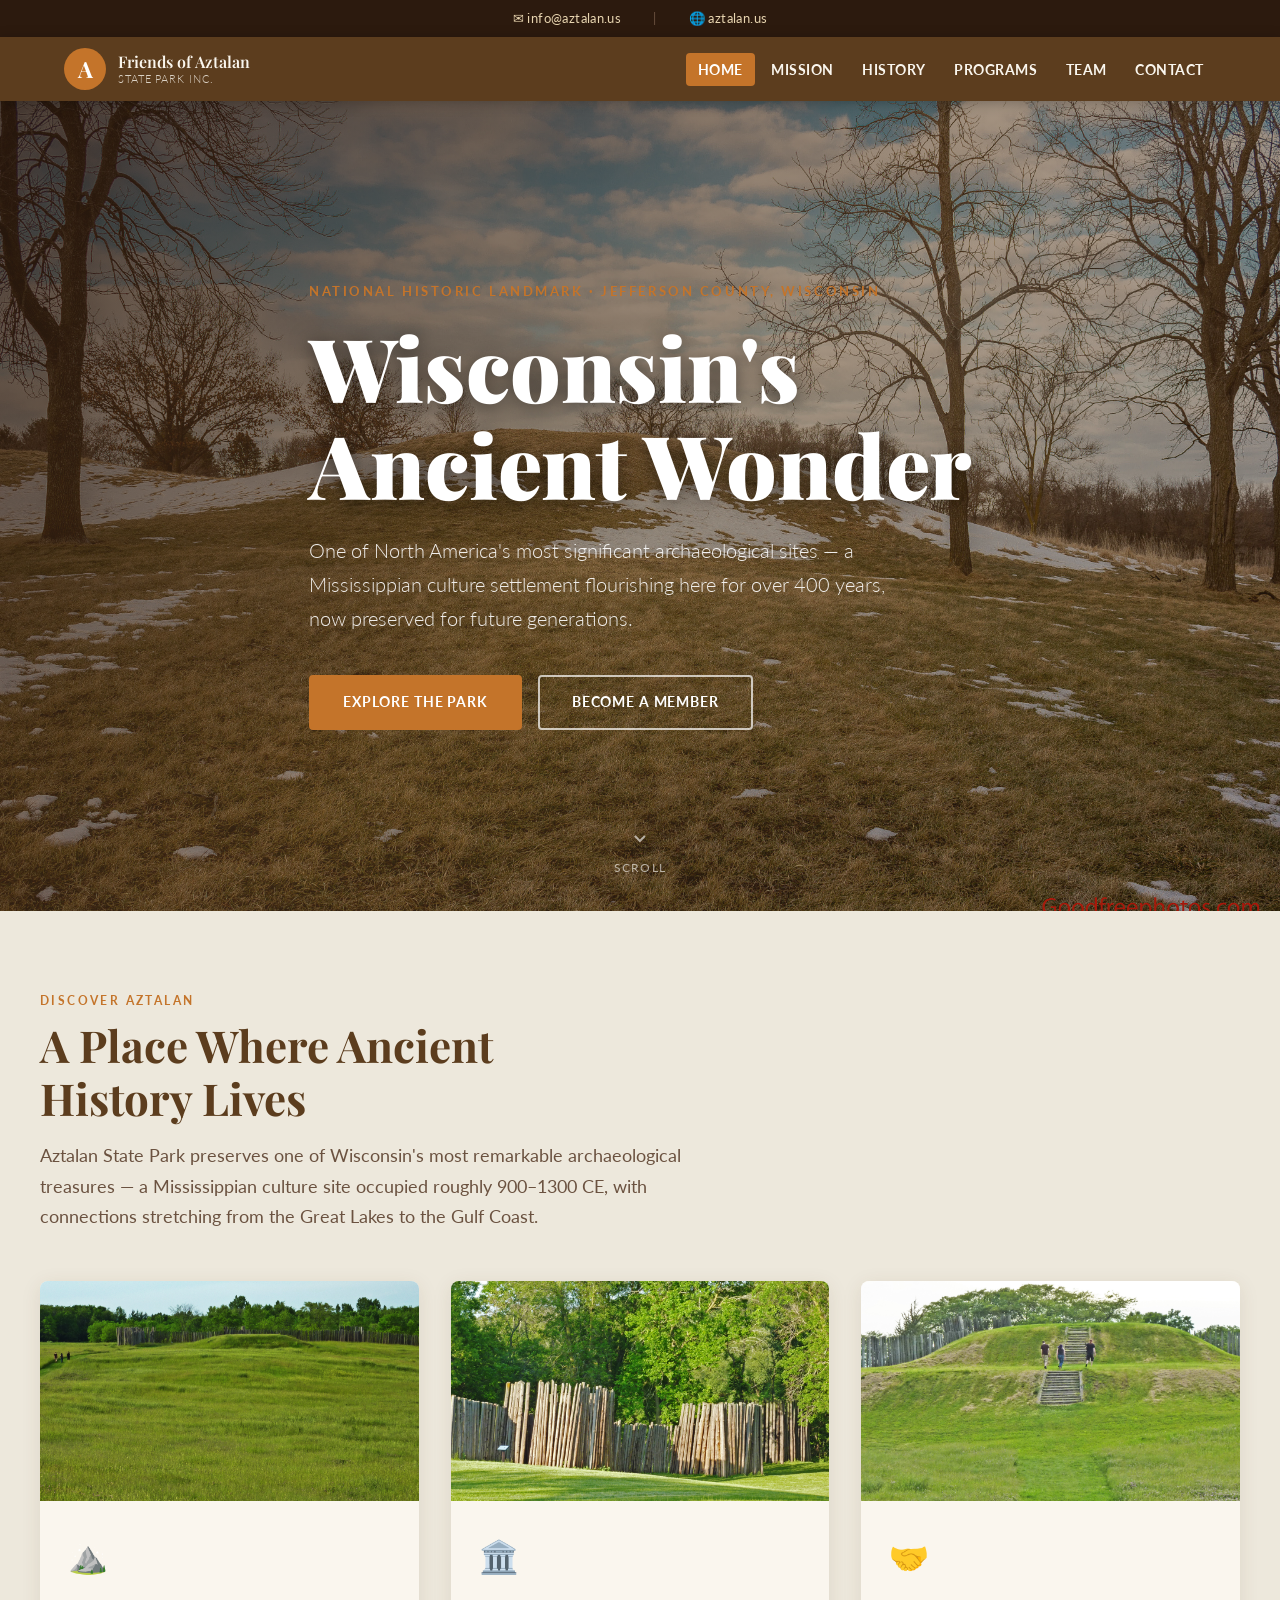
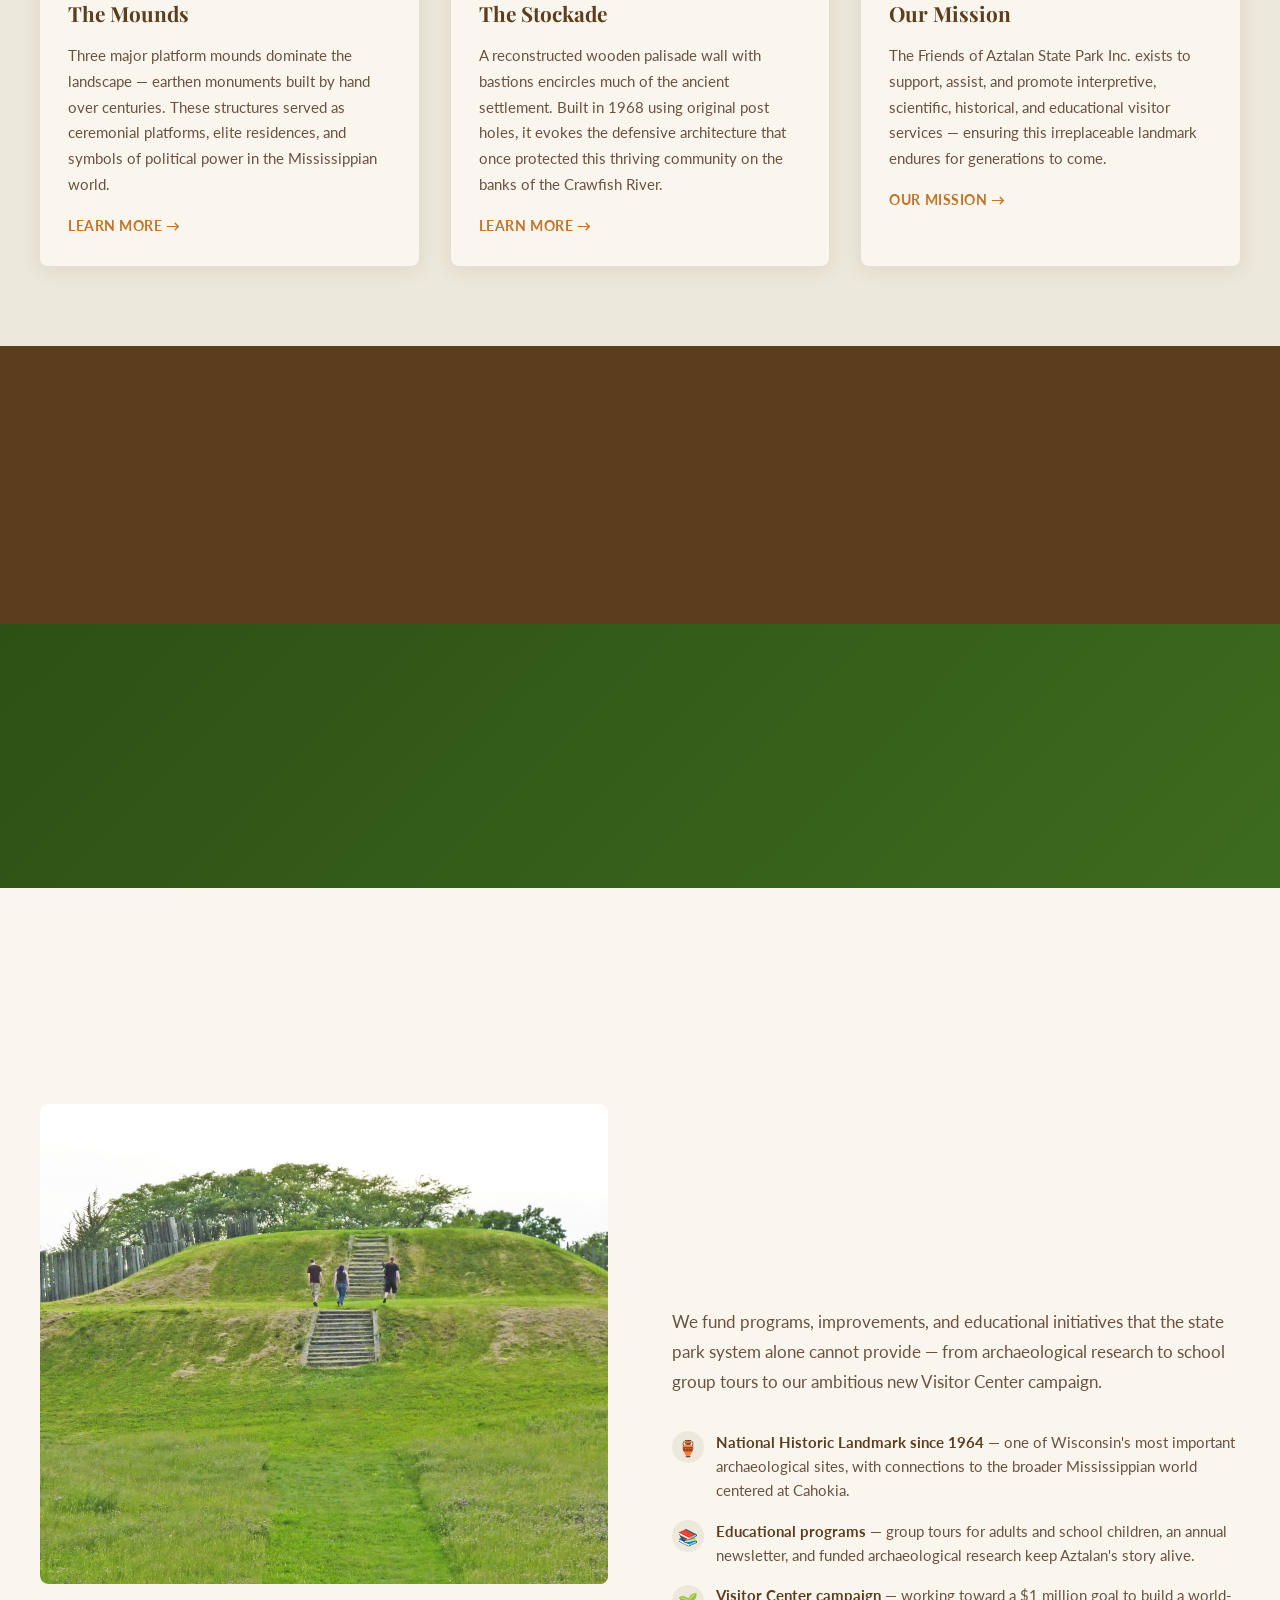
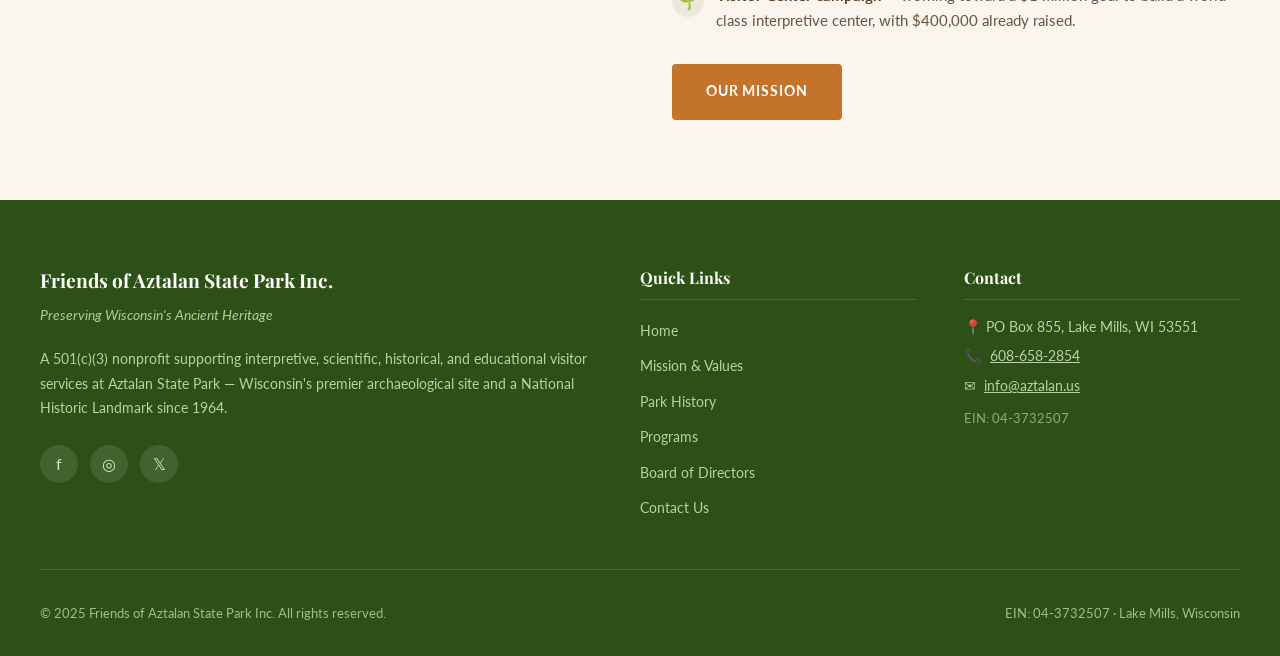
==== commit 8e5d0d85: "Fix cloud image filename for reliable local loading" ====
--- a/index.html
+++ b/index.html
@@ -161,7 +161,7 @@
     .hero-bg {
       position: absolute;
       inset: 0;
-      background-image: url('assets/images/Clouds_Over_Mounds_At_Aztalan_State_Park_%28139778941%29.jpeg');
+      background-image: url('assets/images/Clouds_Over_Mounds_At_Aztalan_State_Park_139778941.jpeg');
       background-size: cover;
       background-position: center 40%;
       transform: scale(1.05);
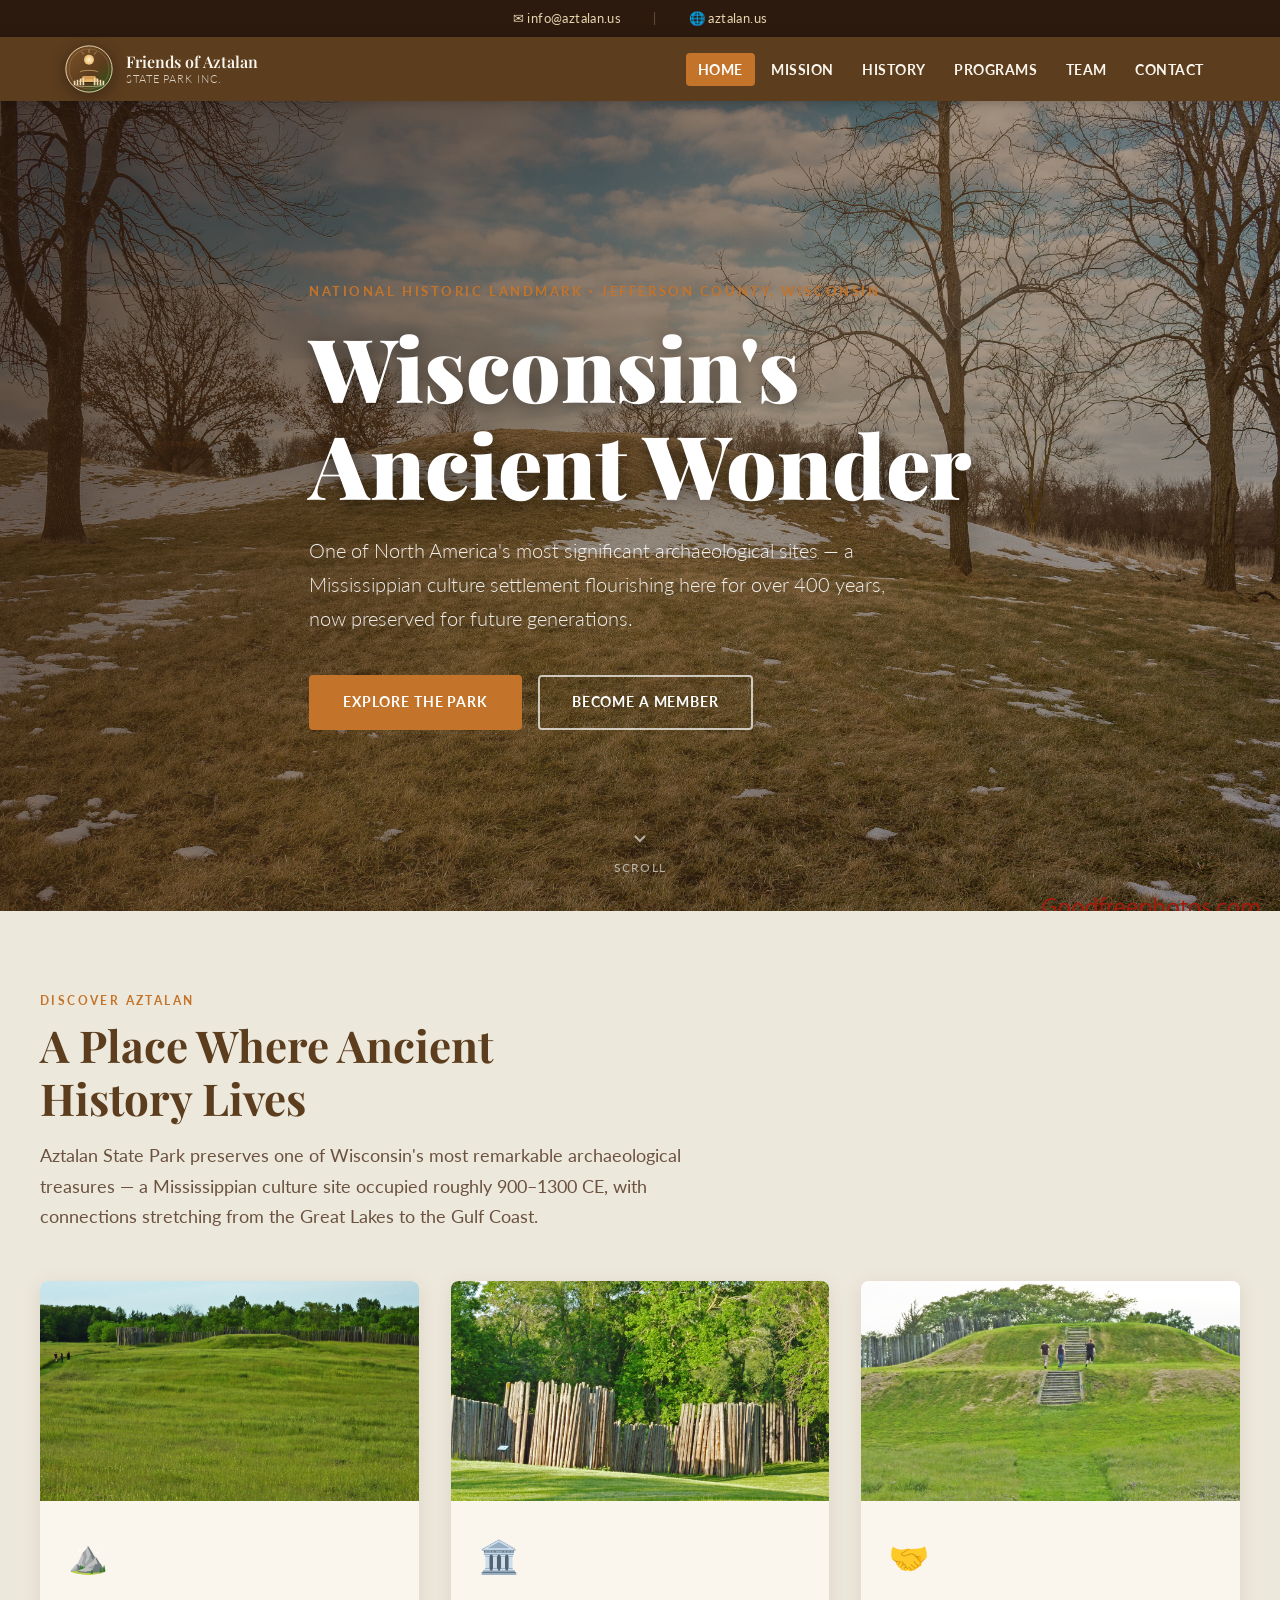
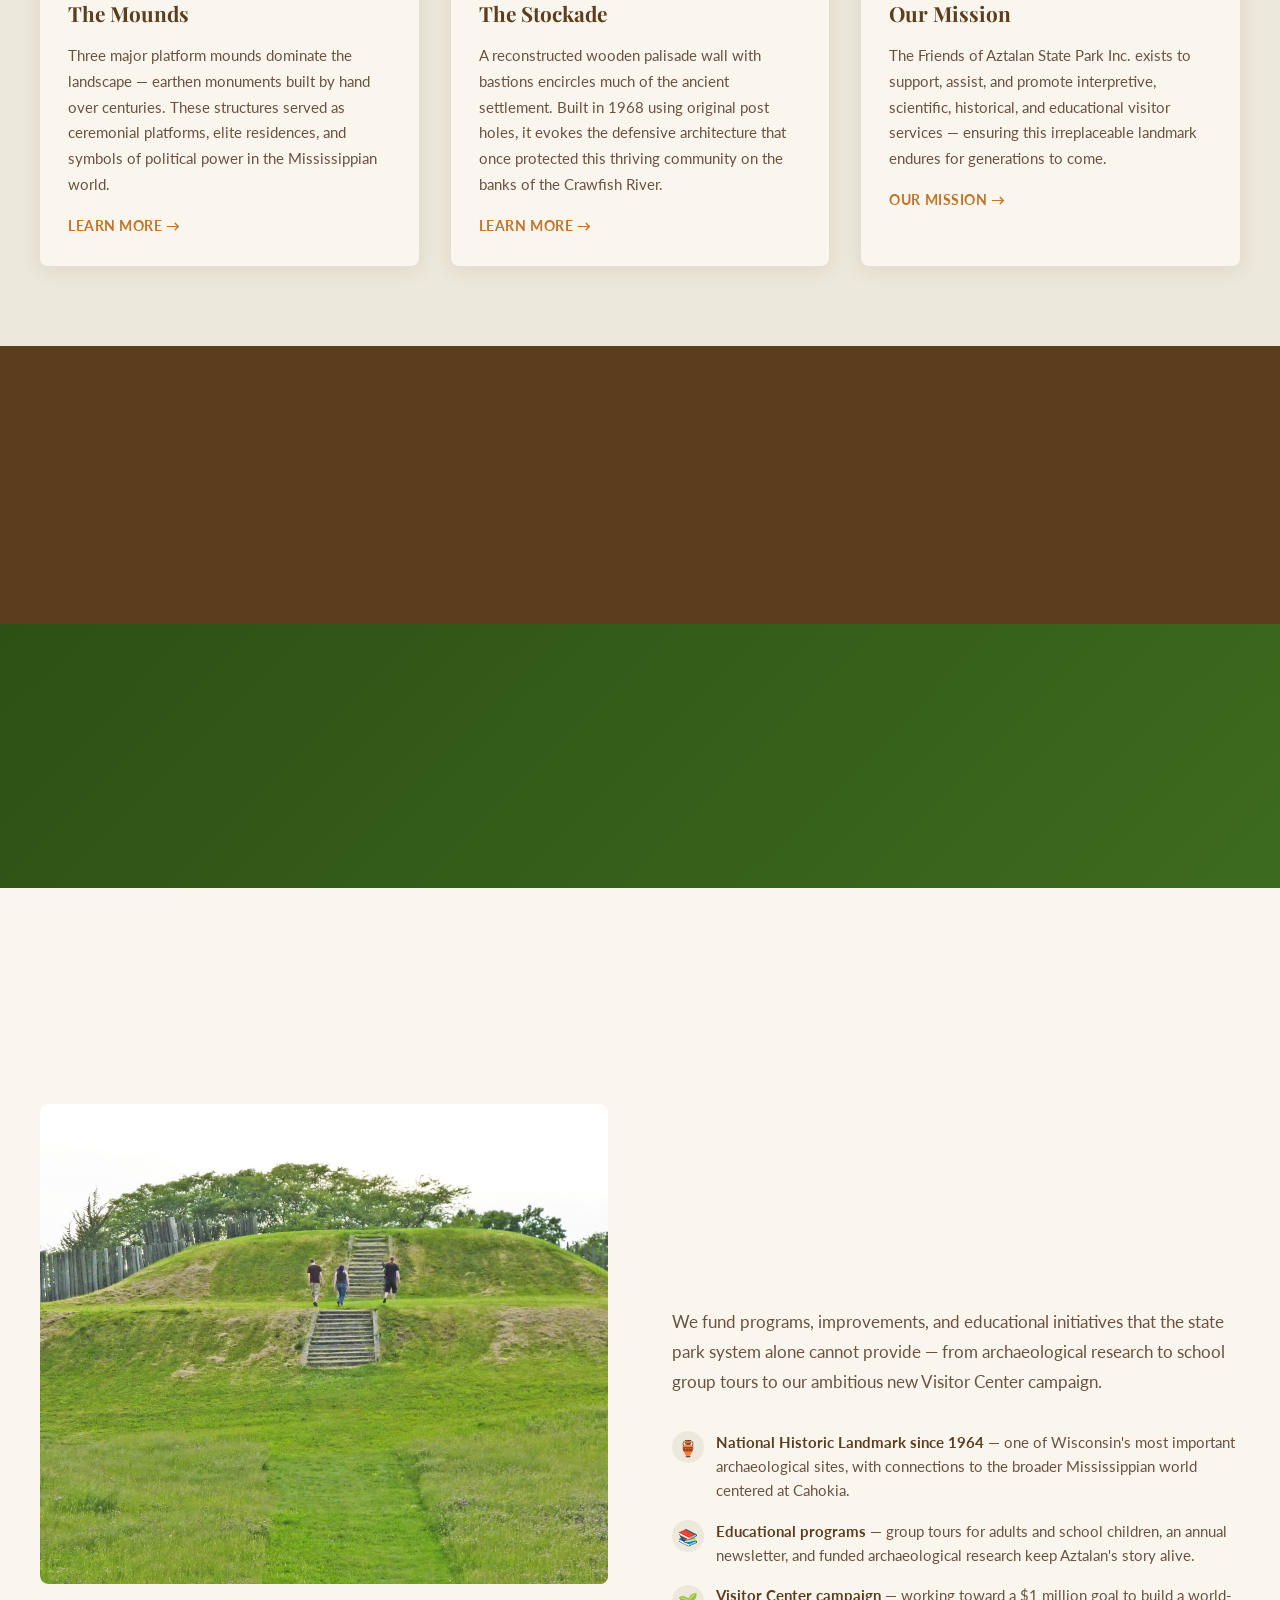
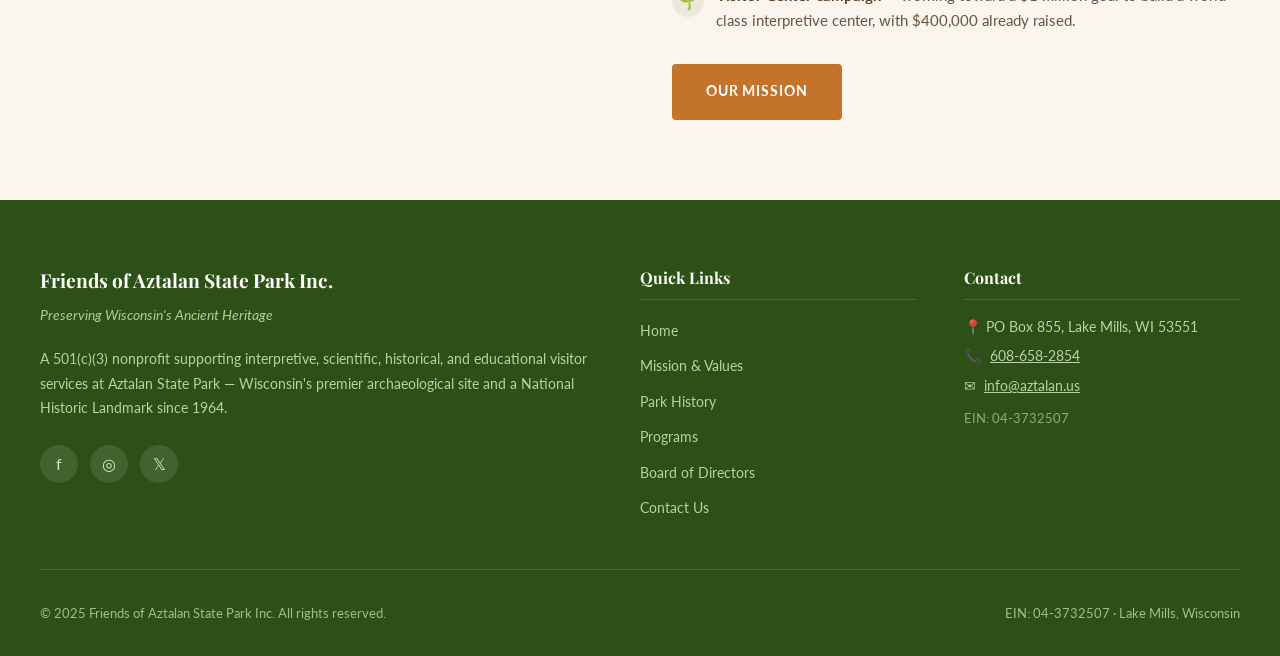
==== commit cacb3c44: "Redesign site logo and update nav branding" ====
--- a/index.html
+++ b/index.html
@@ -3,6 +3,7 @@
 <head>
   <meta charset="UTF-8">
   <meta name="viewport" content="width=device-width, initial-scale=1.0">
+  <link rel="icon" type="image/svg+xml" href="assets/images/aztalan-logo.svg">
   <title>Friends of Aztalan State Park Inc. — Wisconsin's Ancient Wonder</title>
   <meta name="description" content="Friends of Aztalan State Park Inc. supports, assists, and promotes interpretive, scientific, historical, and educational visitor services at Aztalan State Park, a National Historic Landmark in Jefferson County, Wisconsin.">
   <link rel="preconnect" href="https://fonts.googleapis.com">
@@ -78,18 +79,17 @@
       color: var(--color-nav-text);
     }
     .nav-logo {
-      width: 42px;
-      height: 42px;
-      background: var(--color-accent);
-      border-radius: 50%;
-      display: flex;
-      align-items: center;
-      justify-content: center;
-      font-family: 'Playfair Display', serif;
-      font-size: 1.4rem;
-      font-weight: 700;
-      color: #fff;
+      width: 50px;
+      height: 50px;
+      display: block;
       flex-shrink: 0;
+      object-fit: contain;
+      filter: drop-shadow(0 3px 8px rgba(0, 0, 0, 0.35));
+      transition: transform 0.25s ease, filter 0.25s ease;
+    }
+    .nav-brand:hover .nav-logo {
+      transform: translateY(-1px) scale(1.04);
+      filter: drop-shadow(0 5px 12px rgba(0, 0, 0, 0.45));
     }
     .nav-brand-text {
       font-family: 'Playfair Display', serif;
@@ -690,7 +690,7 @@
   <div class="nav-wrapper">
     <nav>
       <a href="index.html" class="nav-brand">
-        <div class="nav-logo">A</div>
+        <img src="assets/images/aztalan-logo.svg" alt="Friends of Aztalan logo" class="nav-logo">
         <div class="nav-brand-text">
           Friends of Aztalan
           <span>State Park Inc.</span>
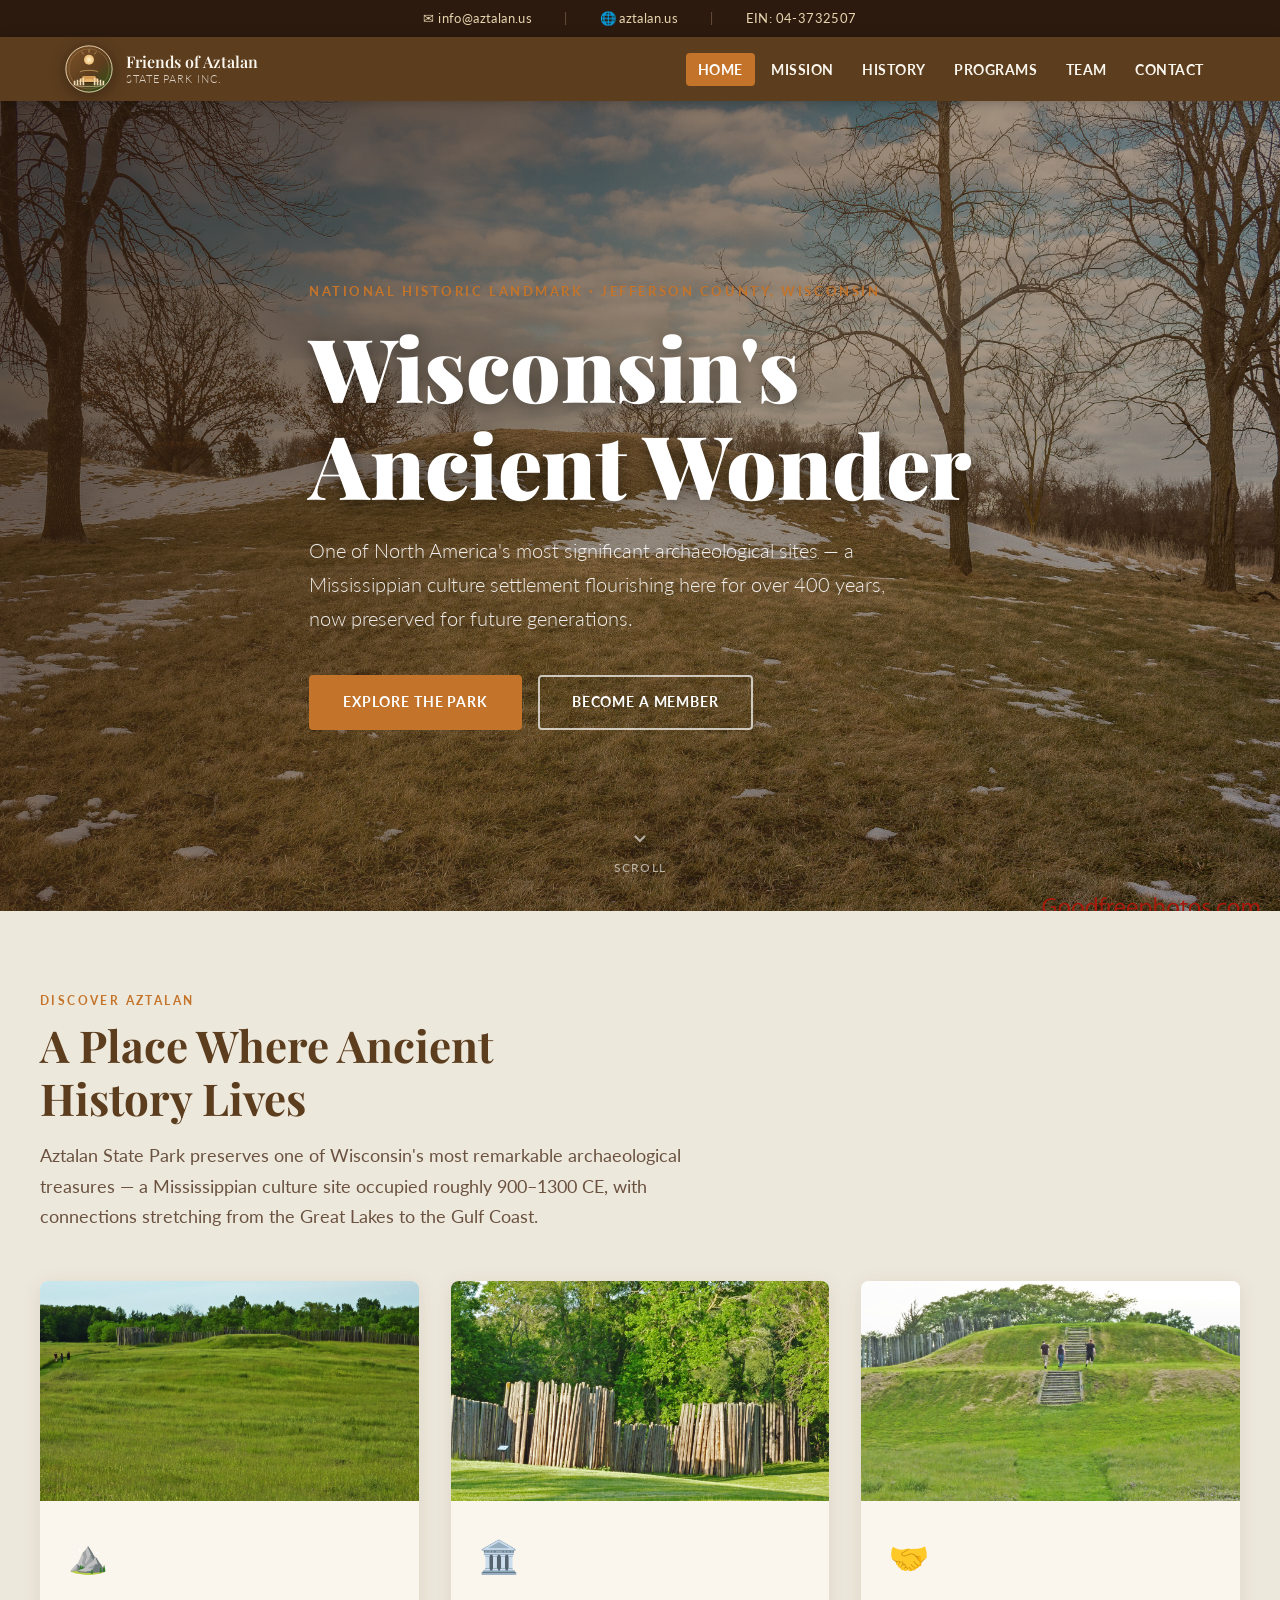
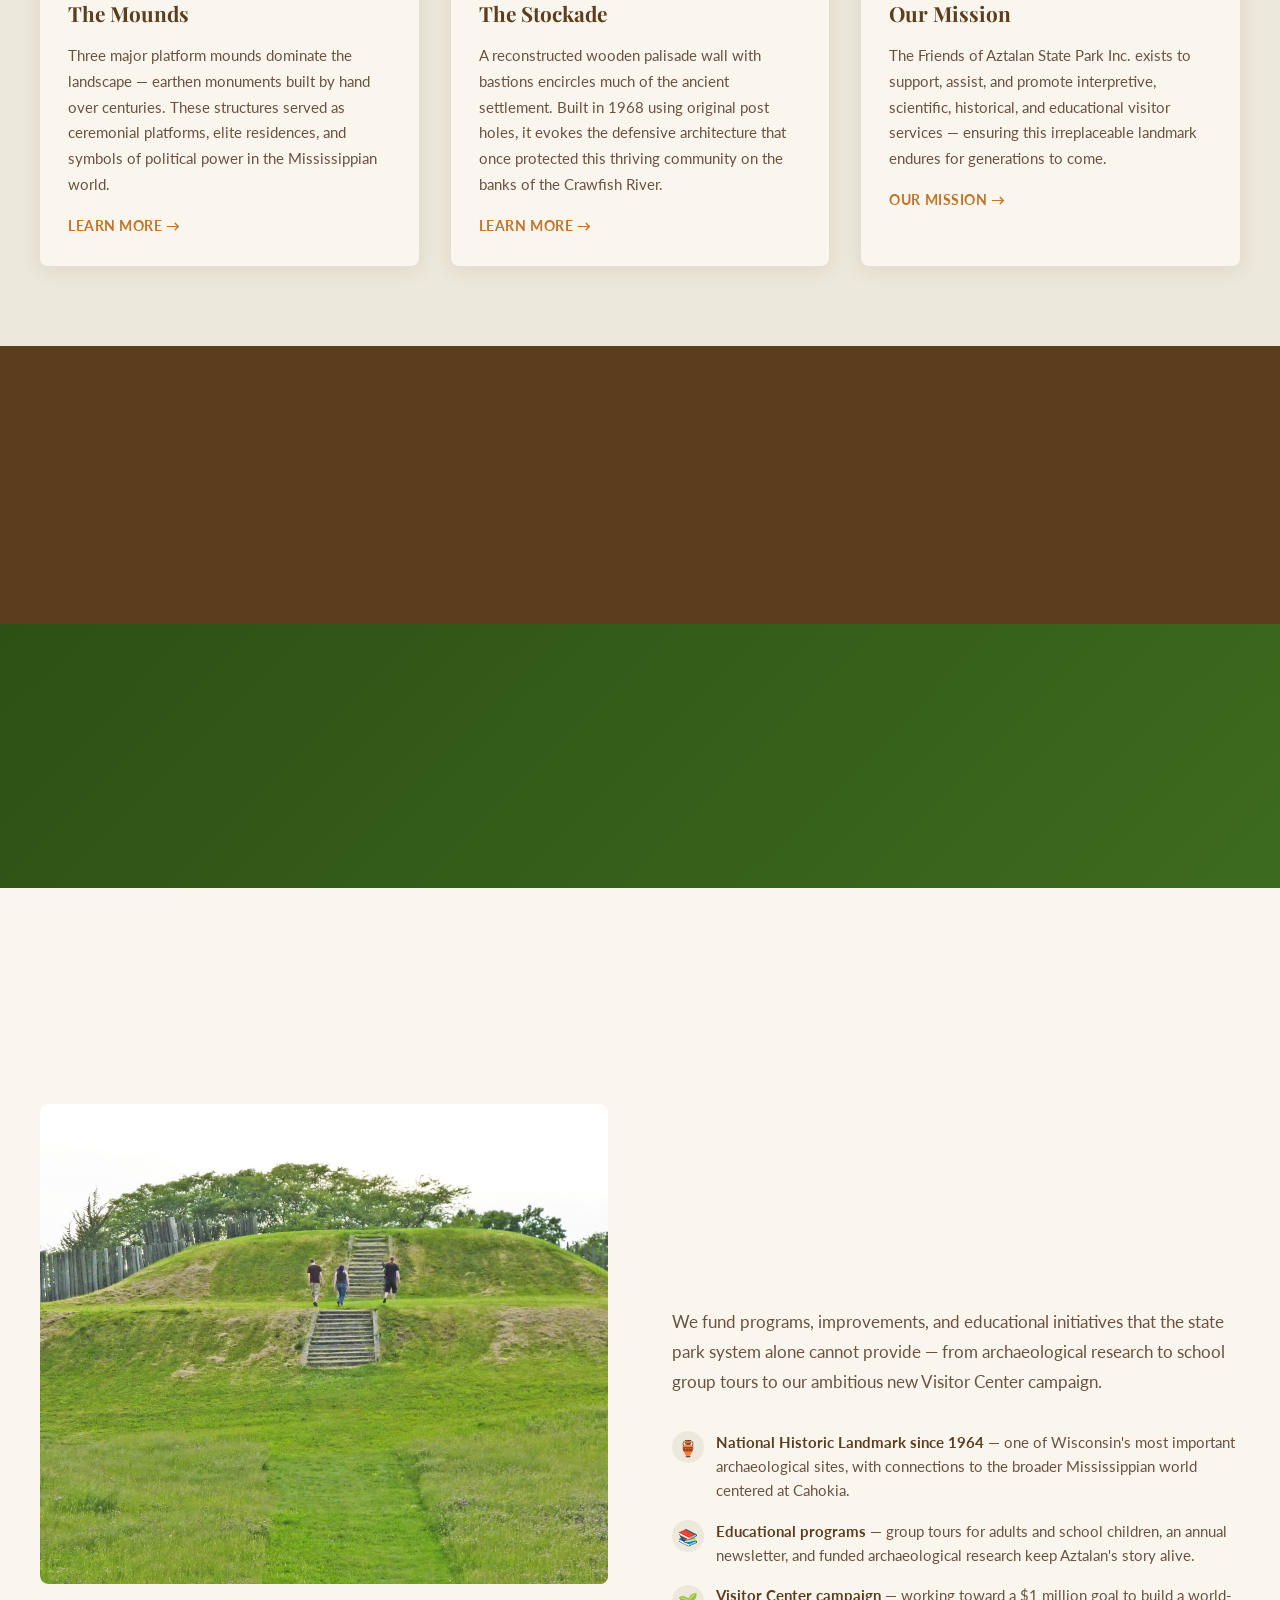
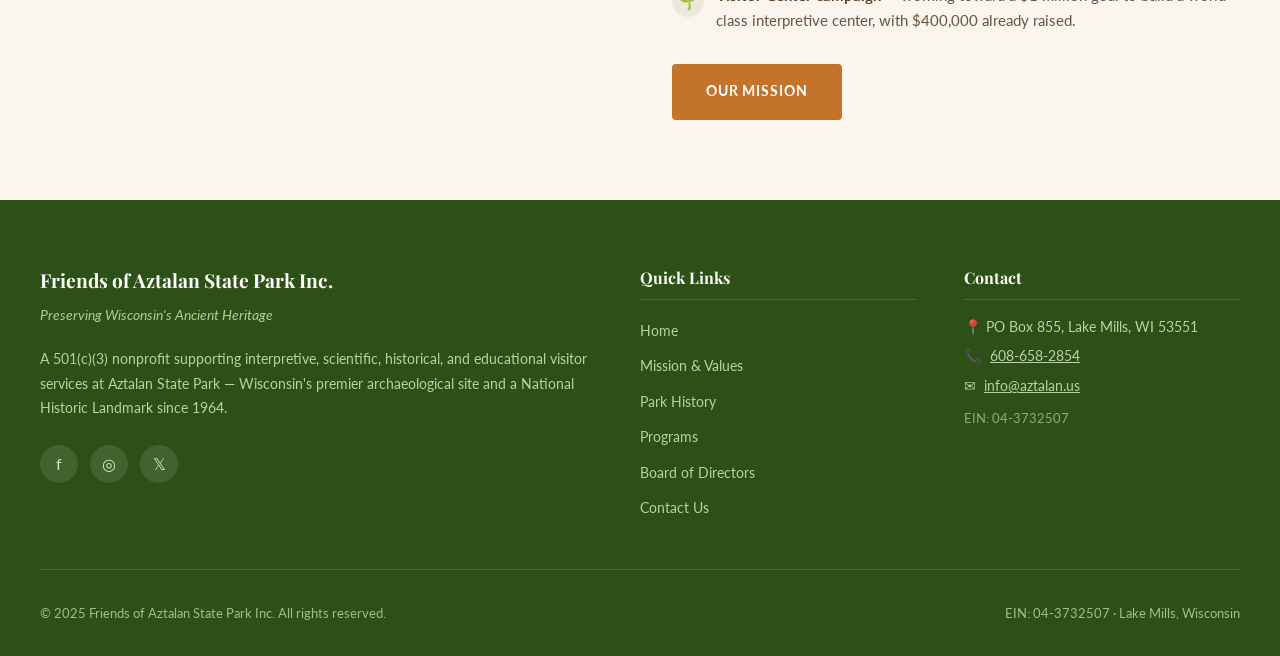
==== commit 2865f390: "Add EIN to top bar across site pages" ====
--- a/index.html
+++ b/index.html
@@ -684,6 +684,8 @@
     <a href="mailto:info@aztalan.us">✉ info@aztalan.us</a>
     <span class="top-bar-divider">|</span>
     <a href="https://aztalan.us">🌐 aztalan.us</a>
+    <span class="top-bar-divider">|</span>
+    <span>EIN: 04-3732507</span>
   </div>
 
   <!-- NAVIGATION -->
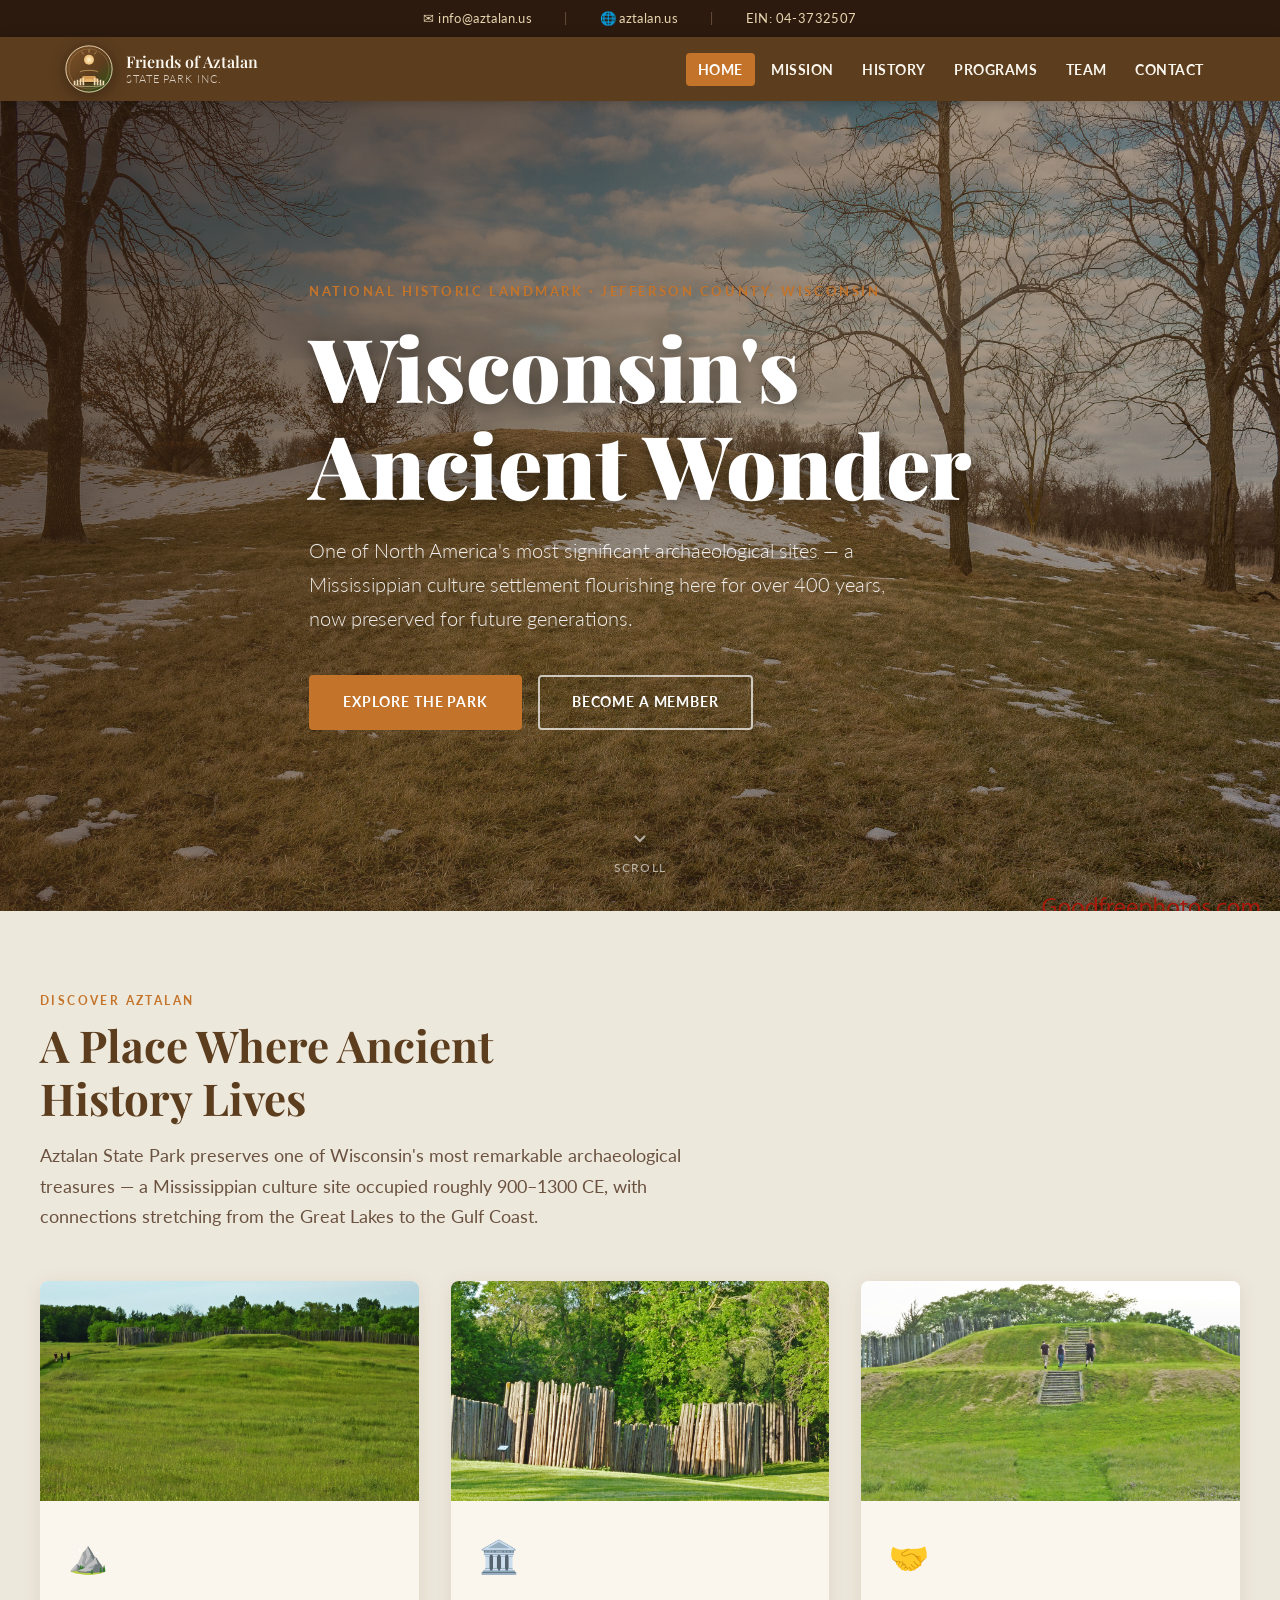
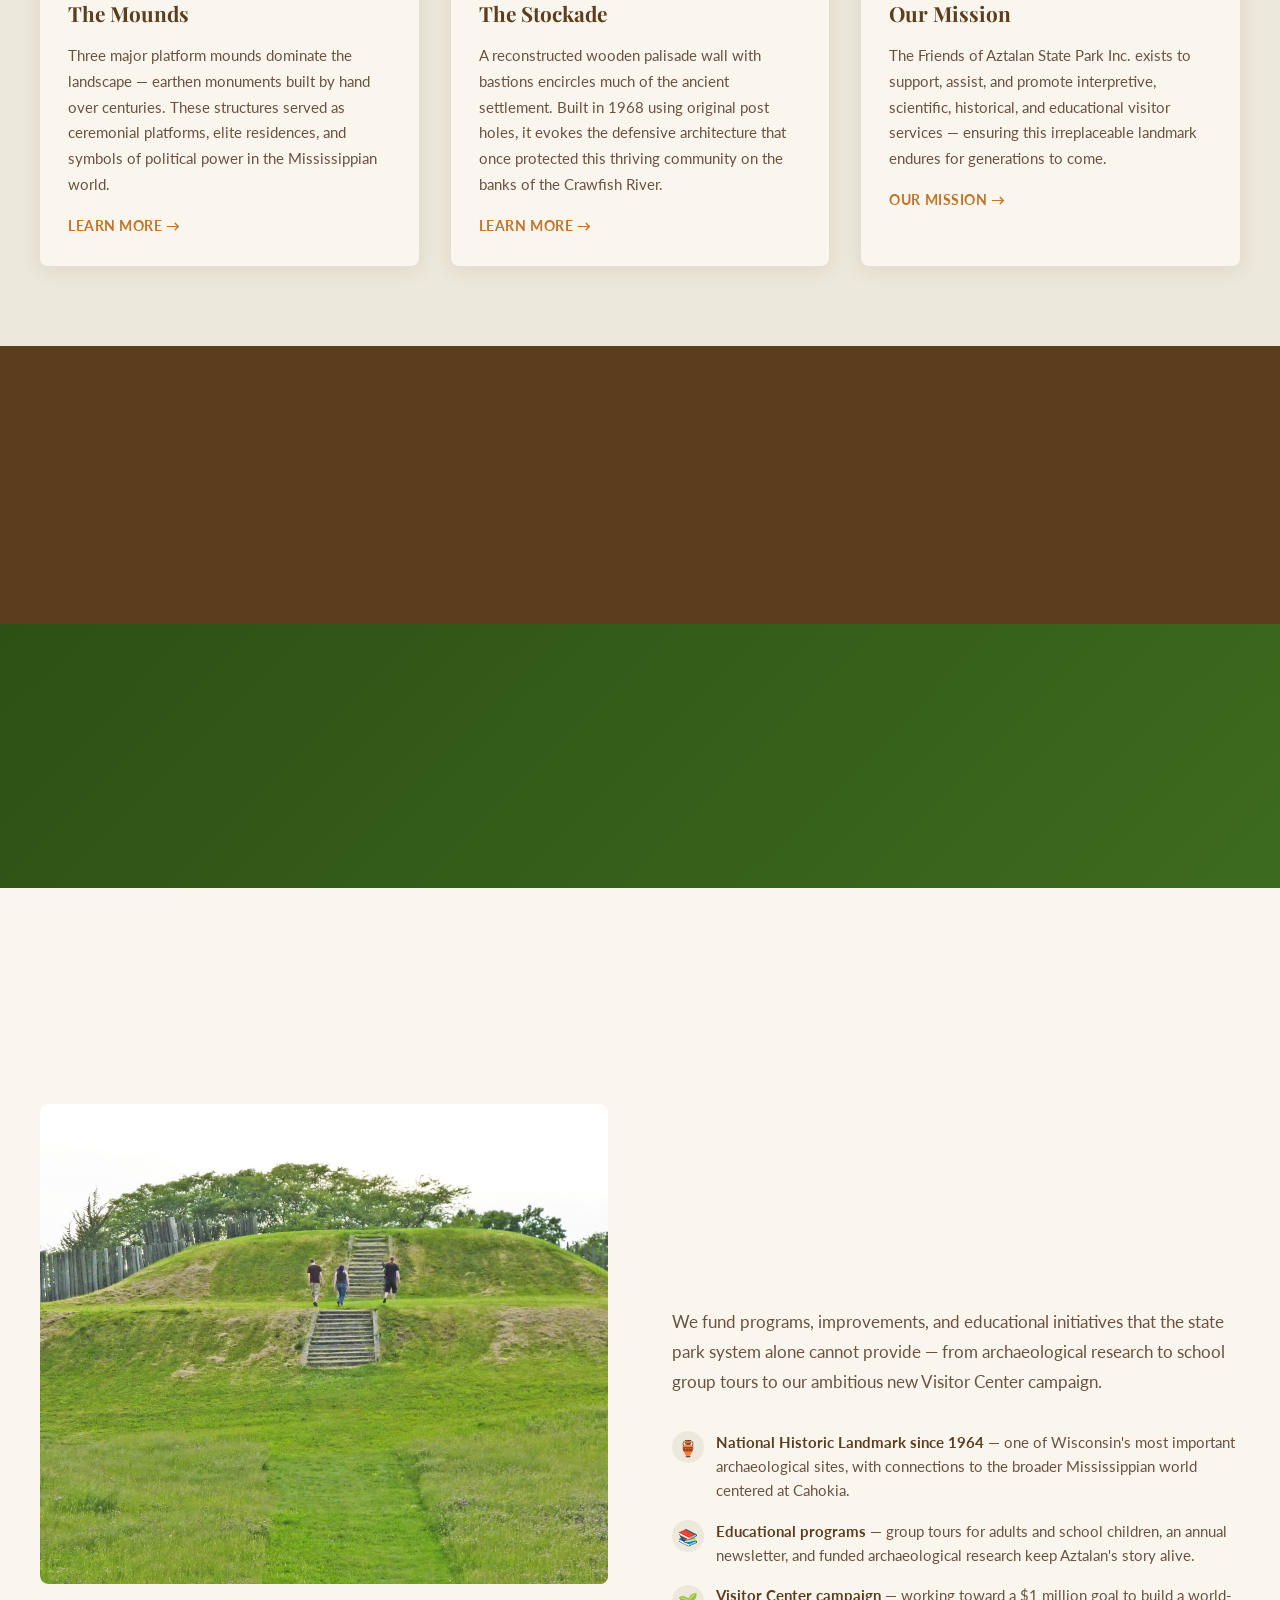
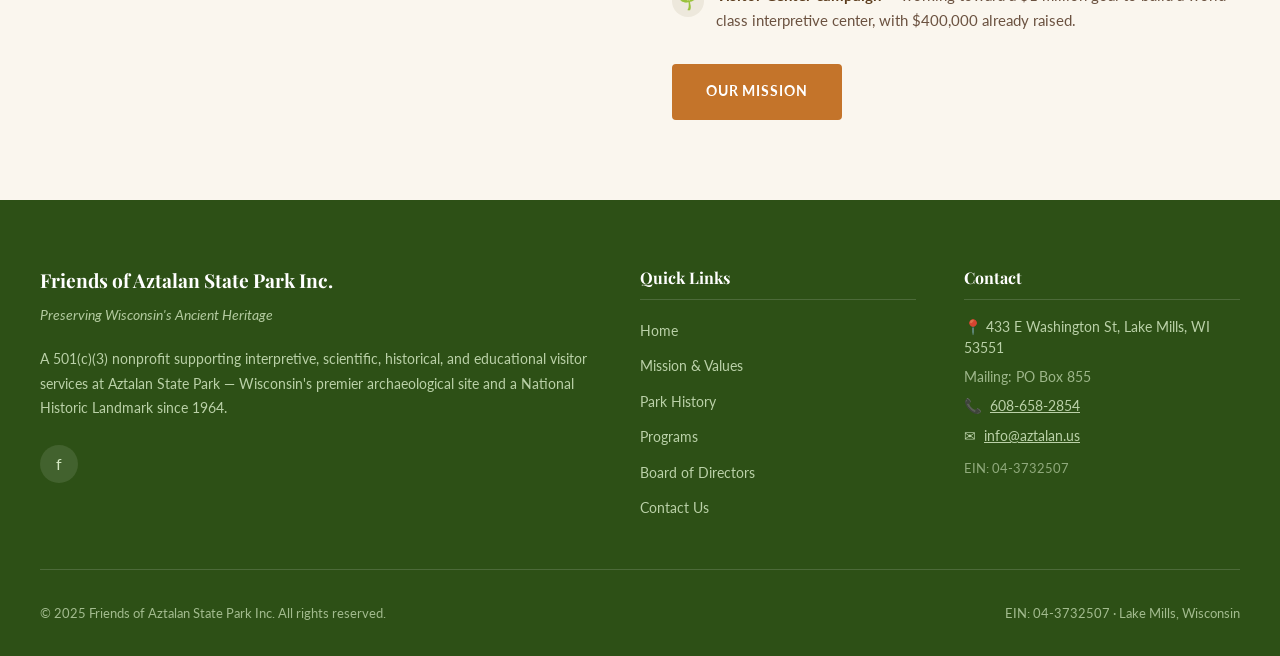
==== commit ed94d204: "Fix broken social links, add physical address, replace fake map placeholder Removes non-functional F" ====
--- a/index.html
+++ b/index.html
@@ -591,27 +591,9 @@
       line-height: 1.7;
       margin-bottom: 1.5rem;
     }
-    .footer-social {
-      display: flex;
-      gap: 0.75rem;
-    }
-    .footer-social a {
-      width: 38px;
-      height: 38px;
-      background: rgba(255,255,255,0.1);
-      border-radius: 50%;
-      display: flex;
-      align-items: center;
-      justify-content: center;
-      color: var(--color-footer-text);
-      text-decoration: none;
-      font-size: 1rem;
-      transition: background 0.2s, color 0.2s;
-    }
-    .footer-social a:hover {
-      background: var(--color-accent);
-      color: #fff;
-    }
+    .footer-social { display: flex; gap: 0.75rem; }
+    .footer-social a { width: 38px; height: 38px; background: rgba(255,255,255,0.1); border-radius: 50%; display: flex; align-items: center; justify-content: center; color: var(--color-footer-text); text-decoration: none; font-size: 1rem; transition: background 0.2s, color 0.2s; }
+    .footer-social a:hover { background: var(--color-accent); color: #fff; }
     .footer-col h4 {
       font-family: 'Playfair Display', serif;
       font-size: 1rem;
@@ -859,9 +841,7 @@
         <p class="footer-tagline">Preserving Wisconsin's Ancient Heritage</p>
         <p class="footer-desc">A 501(c)(3) nonprofit supporting interpretive, scientific, historical, and educational visitor services at Aztalan State Park — Wisconsin's premier archaeological site and a National Historic Landmark since 1964.</p>
         <div class="footer-social">
-          <a href="#" aria-label="Facebook">f</a>
-          <a href="#" aria-label="Instagram">&#9678;</a>
-          <a href="#" aria-label="Twitter">𝕏</a>
+          <a href="https://www.facebook.com/groups/661766400660116/" target="_blank" rel="noopener noreferrer" aria-label="Facebook Group">f</a>
         </div>
       </div>
       <div class="footer-col">
@@ -877,7 +857,8 @@
       </div>
       <div class="footer-col">
         <h4>Contact</h4>
-        <div class="footer-contact-item">📍 PO Box 855, Lake Mills, WI 53551</div>
+        <div class="footer-contact-item">📍 433 E Washington St, Lake Mills, WI 53551</div>
+        <div class="footer-contact-item" style="font-size:0.85rem; opacity:0.8;">Mailing: PO Box 855</div>
         <div class="footer-contact-item">📞 <a href="tel:6086582854" style="color:inherit;">608-658-2854</a></div>
         <div class="footer-contact-item">✉ <a href="mailto:info@aztalan.us" style="color:inherit;">info@aztalan.us</a></div>
         <div class="footer-contact-item" style="margin-top:0.75rem; font-size:0.8rem; opacity:0.7;">EIN: 04-3732507</div>
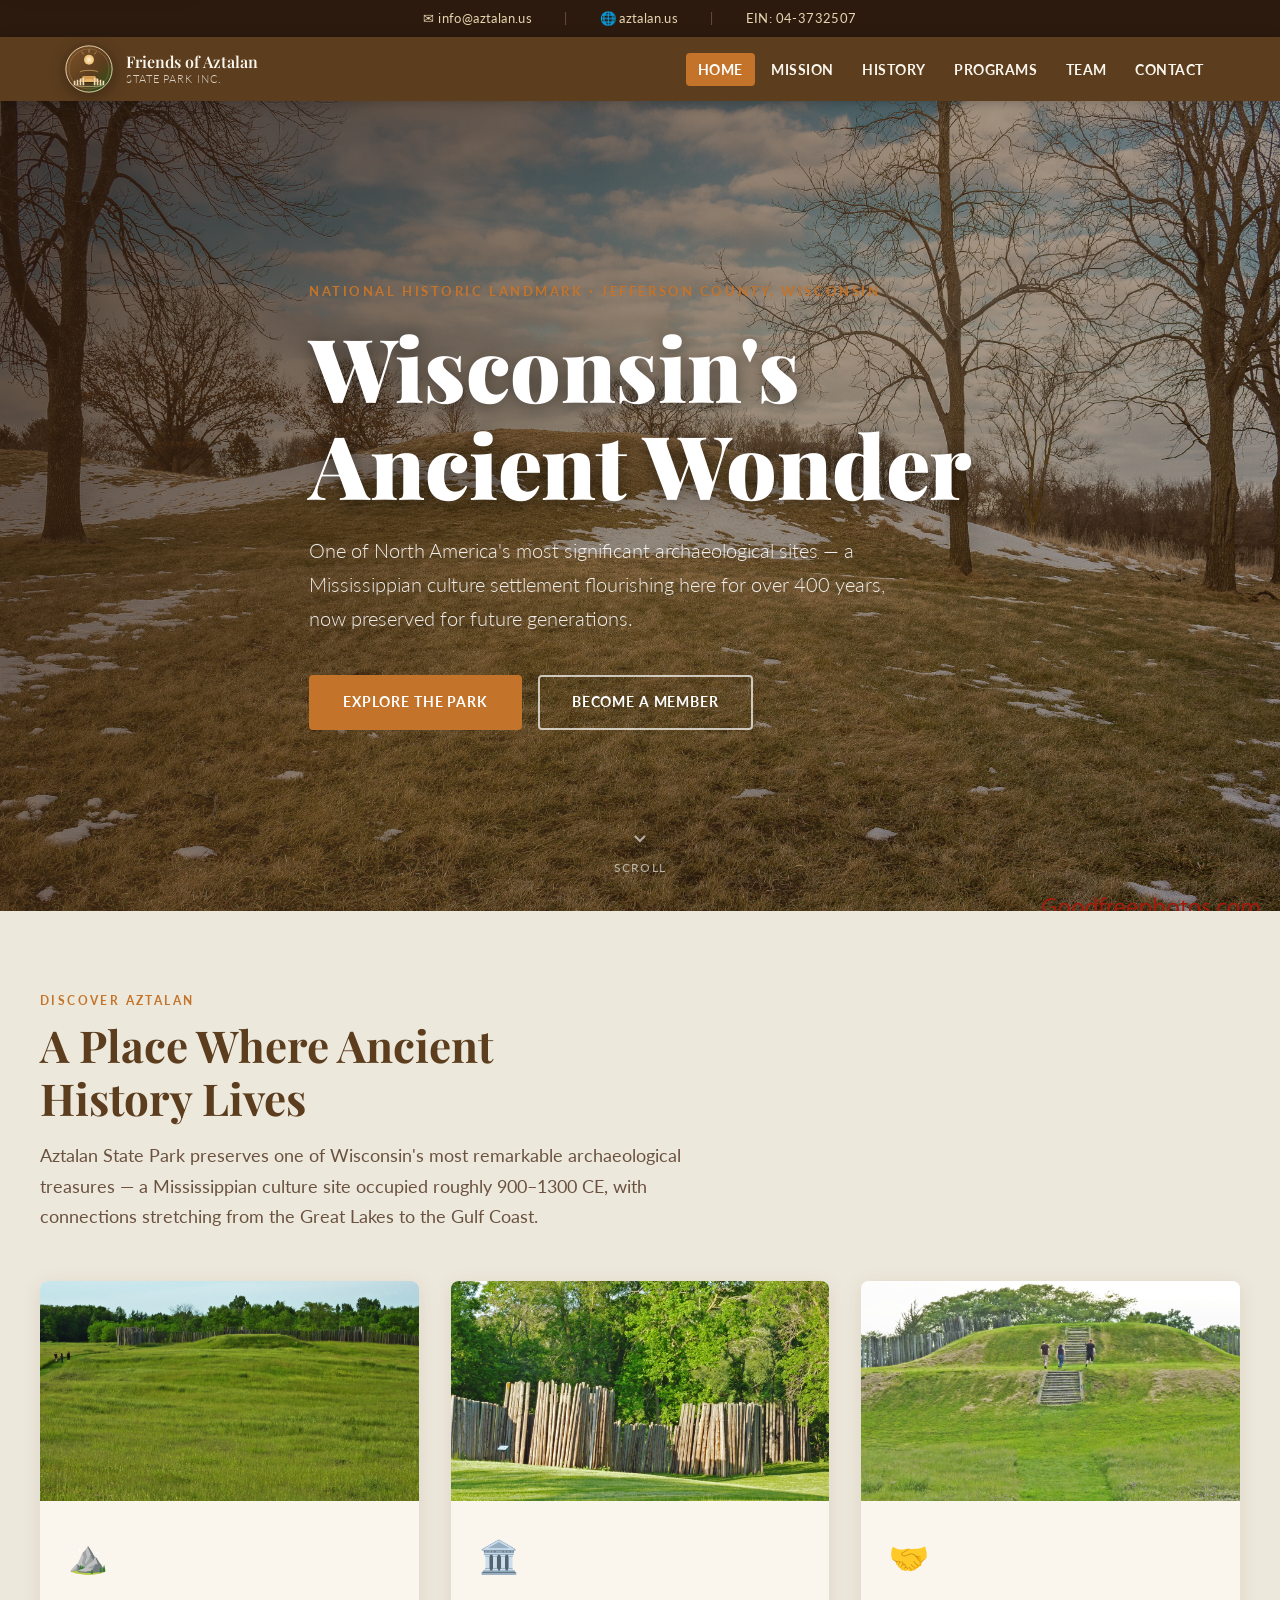
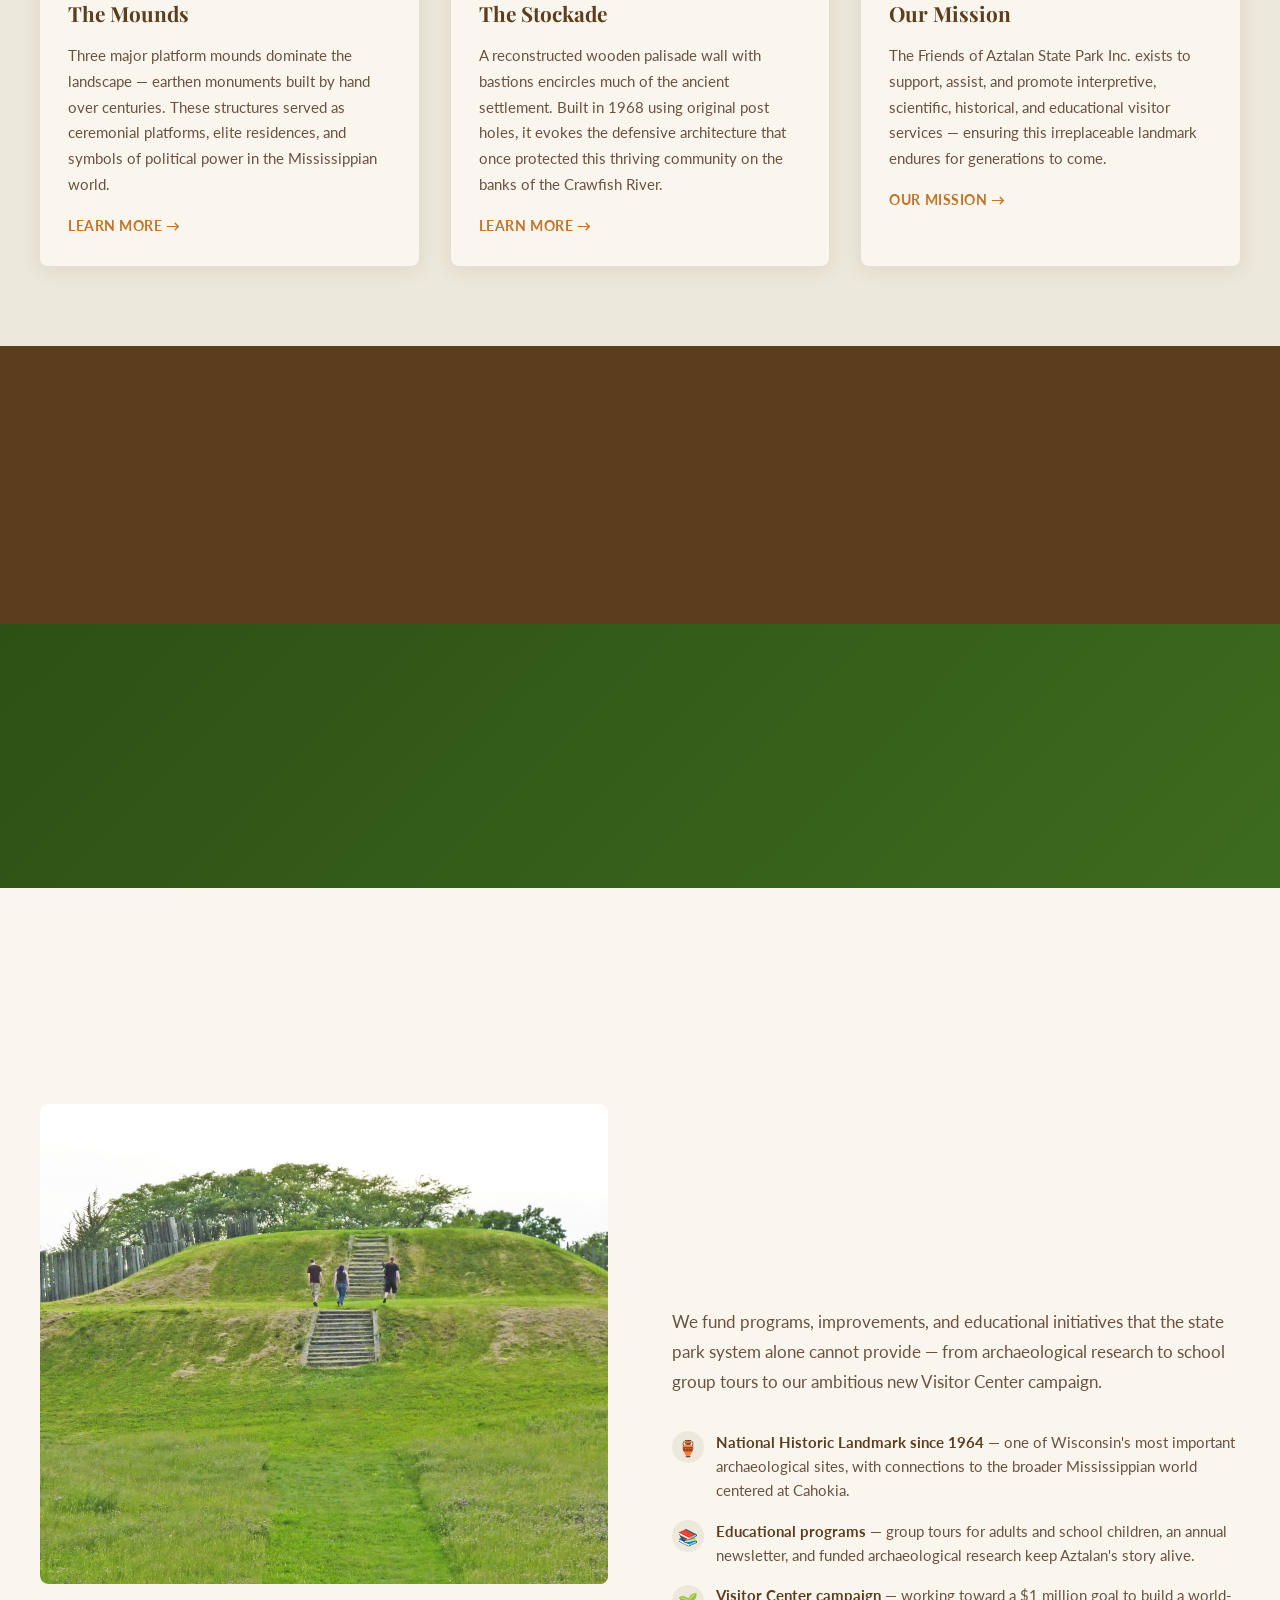
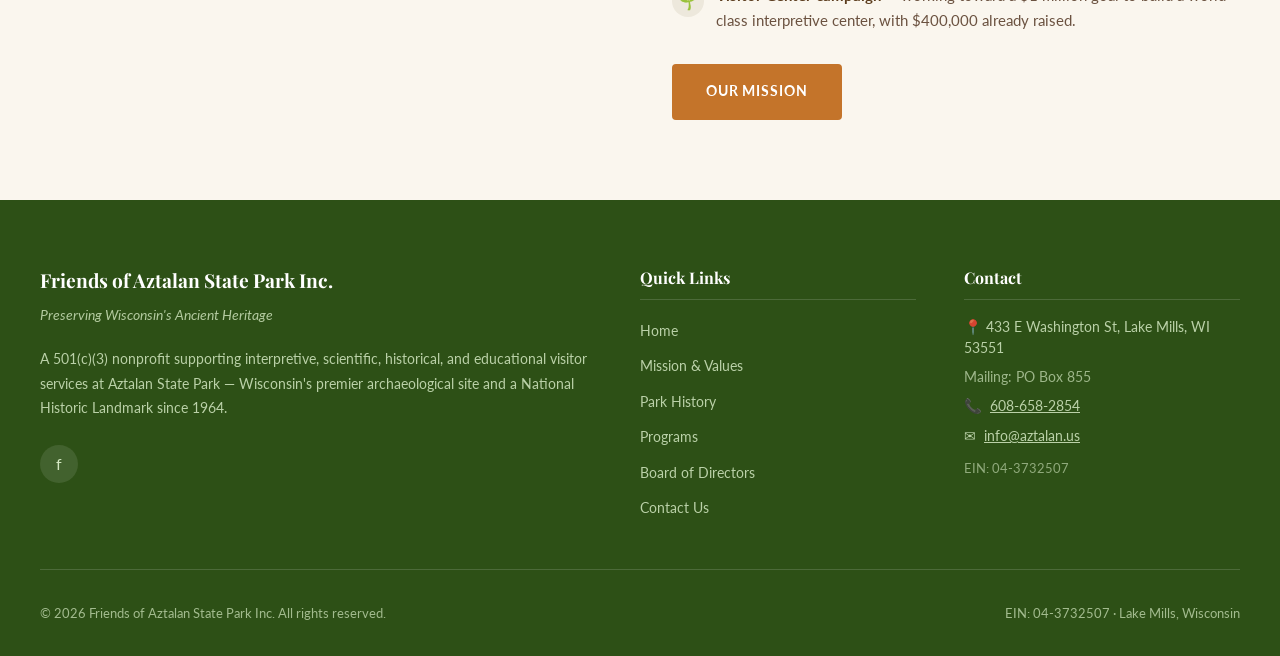
==== commit de860d99: "Improve site accessibility and content freshness" ====
--- a/index.html
+++ b/index.html
@@ -9,6 +9,7 @@
   <link rel="preconnect" href="https://fonts.googleapis.com">
   <link rel="preconnect" href="https://fonts.gstatic.com" crossorigin>
   <link href="https://fonts.googleapis.com/css2?family=Playfair+Display:ital,wght@0,400;0,600;0,700;0,900;1,400;1,600&family=Lato:wght@300;400;700&display=swap" rel="stylesheet">
+  <link rel="stylesheet" href="assets/enhancements.css">
   <style>
     :root {
       --color-primary: #5C3D1E;
@@ -660,6 +661,7 @@
   </style>
 </head>
 <body>
+  <a class="skip-link" href="#main-content">Skip to main content</a>
 
   <!-- TOP BAR -->
   <div class="top-bar">
@@ -680,11 +682,11 @@
           <span>State Park Inc.</span>
         </div>
       </a>
-      <button class="hamburger" id="hamburger" aria-label="Toggle menu" aria-expanded="false">
+      <button class="hamburger" id="hamburger" aria-label="Toggle menu" aria-expanded="false" aria-controls="nav-links">
         <span></span><span></span><span></span>
       </button>
       <ul class="nav-links" id="nav-links">
-        <li><a href="index.html" class="active">Home</a></li>
+        <li><a href="index.html" class="active" aria-current="page">Home</a></li>
         <li><a href="mission.html">Mission</a></li>
         <li><a href="history.html">History</a></li>
         <li><a href="projects.html">Programs</a></li>
@@ -695,7 +697,7 @@
   </div>
 
   <!-- HERO -->
-  <section class="hero" aria-label="Hero banner">
+  <section class="hero" id="main-content" aria-label="Hero banner" tabindex="-1">
     <div class="hero-bg" id="hero-bg"></div>
     <div class="hero-overlay"></div>
     <div class="hero-content">
@@ -783,9 +785,9 @@
   <div class="event-banner">
     <div class="event-inner">
       <div class="event-date-box fade-in">
-        <span class="event-month">June 2026</span>
-        <span class="event-day">7</span>
-        <span class="event-year">Sunday · Noon</span>
+        <span class="event-month">Annual Event</span>
+        <span class="event-day" aria-hidden="true">🌱</span>
+        <span class="event-year">Summer · Date announced annually</span>
       </div>
       <div class="event-info fade-in fade-in-delay-1">
         <p class="event-eyebrow">Featured Annual Event</p>
@@ -865,7 +867,7 @@
       </div>
     </div>
     <div class="footer-bottom">
-      <span>© 2025 Friends of Aztalan State Park Inc. All rights reserved.</span>
+      <span>© <span data-current-year>2026</span> Friends of Aztalan State Park Inc. All rights reserved.</span>
       <span>EIN: 04-3732507 · Lake Mills, Wisconsin</span>
     </div>
   </footer>
@@ -905,5 +907,6 @@
 
     document.querySelectorAll('.fade-in').forEach(el => observer.observe(el));
   </script>
+  <script src="assets/site.js"></script>
 </body>
 </html>
--- a/assets/enhancements.css
+++ b/assets/enhancements.css
@@ -0,0 +1,47 @@
+.skip-link {
+  position: fixed;
+  top: 0.75rem;
+  left: 0.75rem;
+  z-index: 2000;
+  padding: 0.7rem 1rem;
+  border-radius: 4px;
+  background: #fff;
+  color: #2c1a0e;
+  font-weight: 700;
+  text-decoration: none;
+  box-shadow: 0 6px 20px rgba(0, 0, 0, 0.25);
+  transform: translateY(-160%);
+  transition: transform 0.2s ease;
+}
+
+.skip-link:focus { transform: translateY(0); }
+
+:focus-visible {
+  outline: 3px solid #f2b56b;
+  outline-offset: 3px;
+}
+
+.nav-links a[aria-current="page"] {
+  background: var(--color-accent);
+  color: #fff;
+}
+
+@media (max-width: 700px) {
+  body.menu-open { overflow: hidden; }
+  .nav-links.open { max-height: calc(100vh - 64px); overflow-y: auto; }
+  .top-bar-divider { display: none; }
+}
+
+@media (prefers-reduced-motion: reduce) {
+  html { scroll-behavior: auto; }
+  *, *::before, *::after {
+    animation-duration: 0.01ms !important;
+    animation-iteration-count: 1 !important;
+    scroll-behavior: auto !important;
+    transition-duration: 0.01ms !important;
+  }
+  .fade-in, .hero-eyebrow, .hero h1, .hero-sub, .hero-ctas {
+    opacity: 1 !important;
+    transform: none !important;
+  }
+}
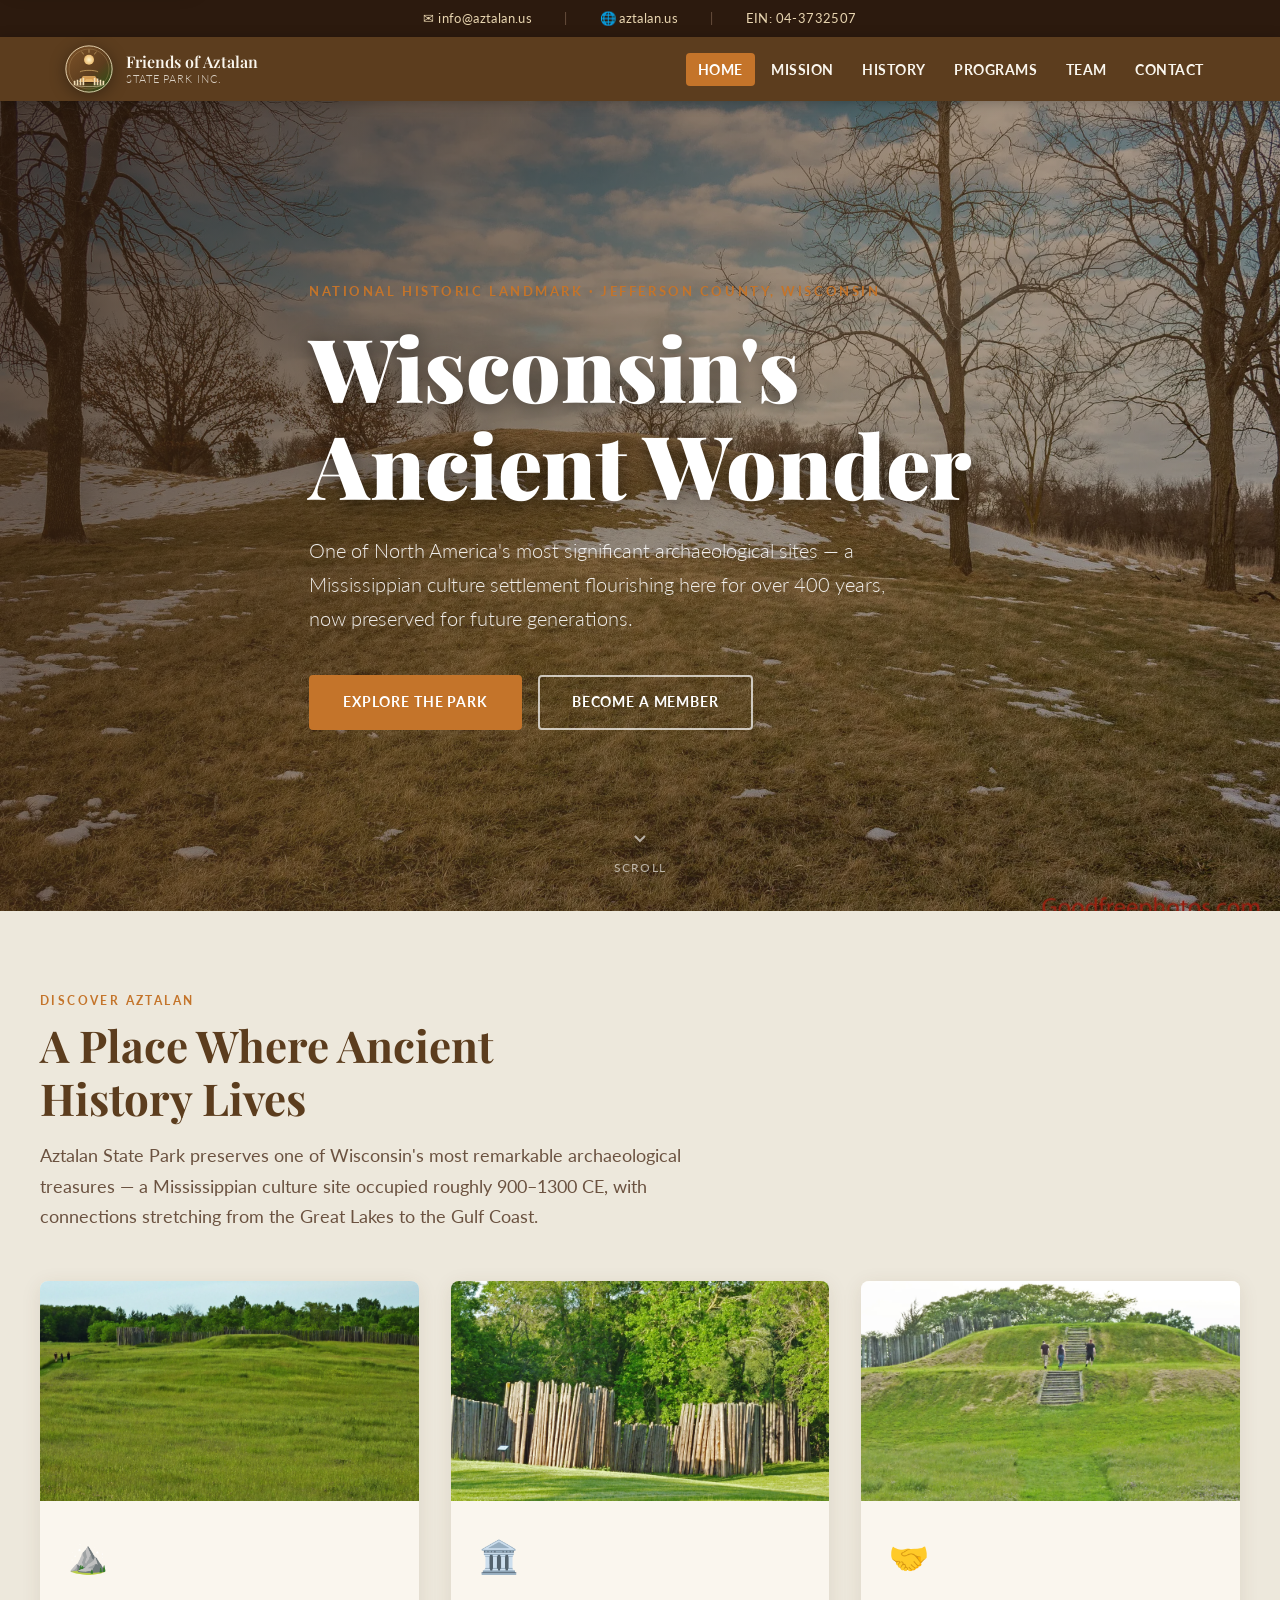
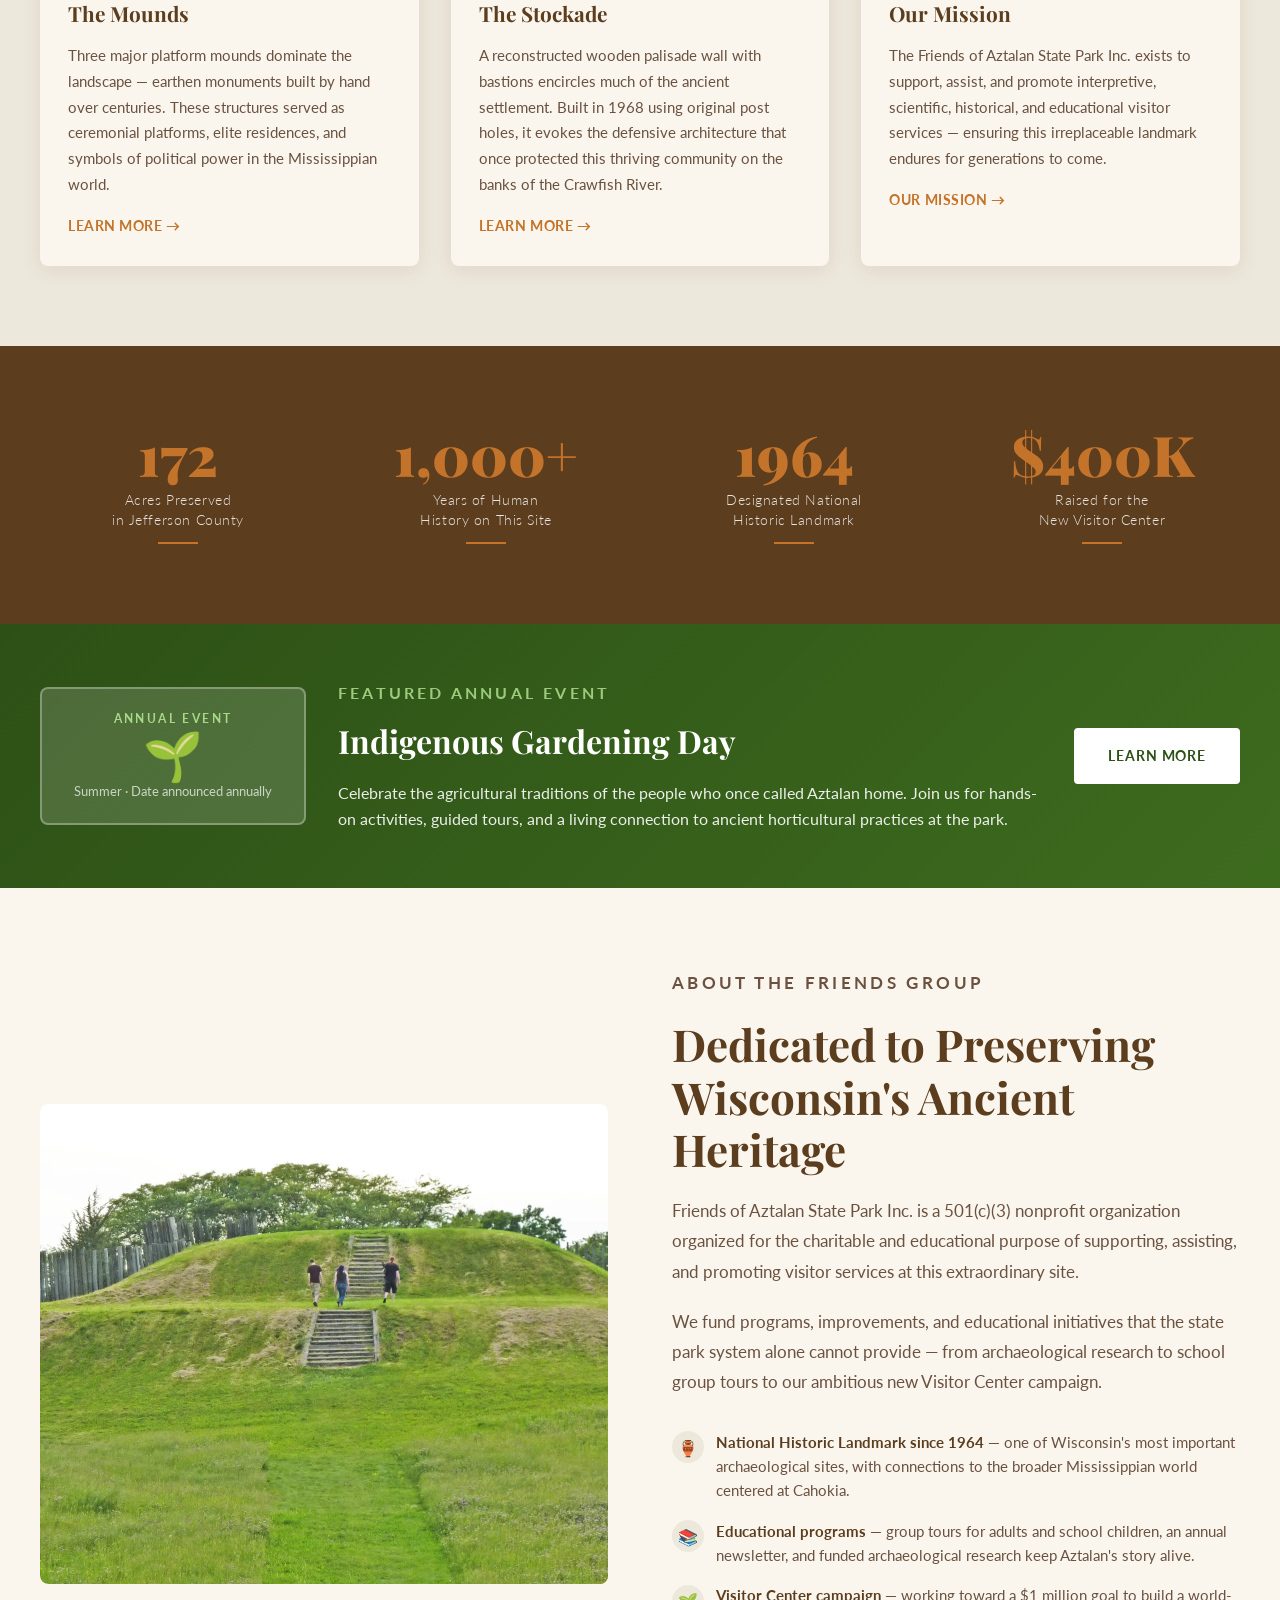
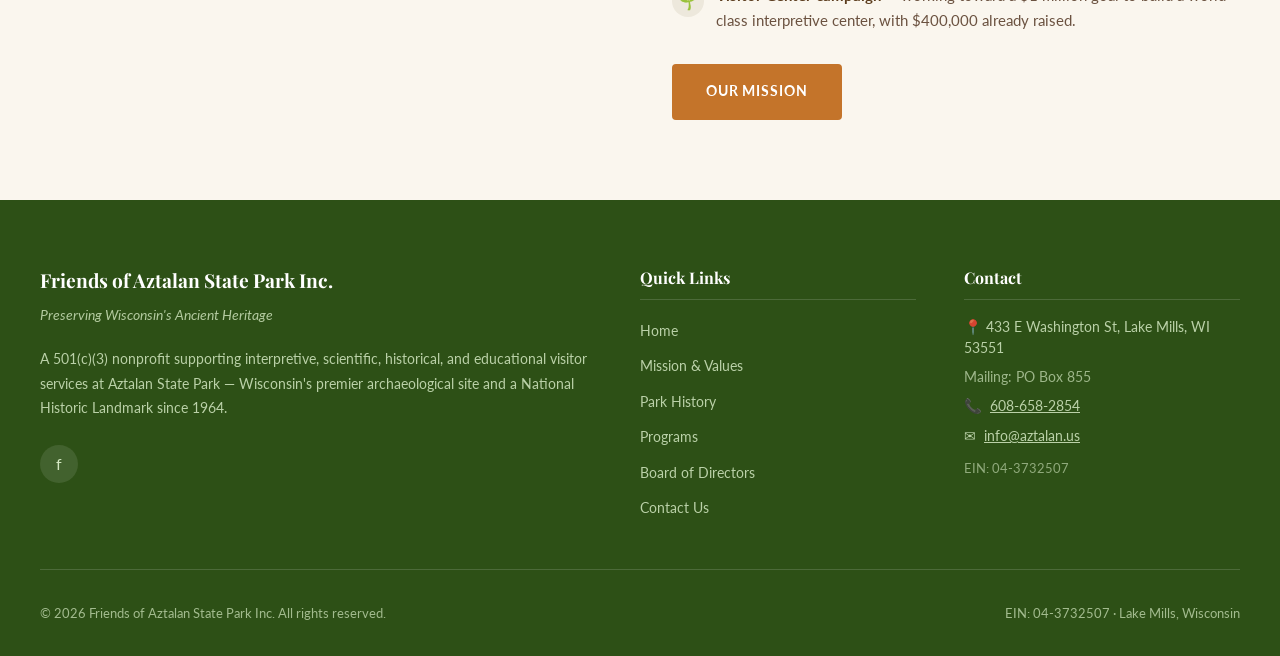
==== commit d59aea63: "Optimize local images for faster loading" ====
--- a/index.html
+++ b/index.html
@@ -4,6 +4,7 @@
   <meta charset="UTF-8">
   <meta name="viewport" content="width=device-width, initial-scale=1.0">
   <link rel="icon" type="image/svg+xml" href="assets/images/aztalan-logo.svg">
+  <link rel="preload" as="image" href="assets/images/Clouds_Over_Mounds_At_Aztalan_State_Park_139778941.webp" type="image/webp" fetchpriority="high">
   <title>Friends of Aztalan State Park Inc. — Wisconsin's Ancient Wonder</title>
   <meta name="description" content="Friends of Aztalan State Park Inc. supports, assists, and promotes interpretive, scientific, historical, and educational visitor services at Aztalan State Park, a National Historic Landmark in Jefferson County, Wisconsin.">
   <link rel="preconnect" href="https://fonts.googleapis.com">
@@ -162,7 +163,7 @@
     .hero-bg {
       position: absolute;
       inset: 0;
-      background-image: url('assets/images/Clouds_Over_Mounds_At_Aztalan_State_Park_139778941.jpeg');
+      background-image: url('assets/images/Clouds_Over_Mounds_At_Aztalan_State_Park_139778941.webp');
       background-size: cover;
       background-position: center 40%;
       transform: scale(1.05);
@@ -723,7 +724,7 @@
       <p class="section-intro fade-in fade-in-delay-2">Aztalan State Park preserves one of Wisconsin's most remarkable archaeological treasures — a Mississippian culture site occupied roughly 900–1300 CE, with connections stretching from the Great Lakes to the Gulf Coast.</p>
       <div class="cards-grid">
         <article class="card fade-in fade-in-delay-1">
-          <img src="assets/images/Aztalan_platform_mound.jpg" alt="Platform mound at Aztalan State Park" class="card-img" loading="lazy">
+          <img src="assets/images/Aztalan_platform_mound.webp" alt="Platform mound at Aztalan State Park" class="card-img" loading="lazy" decoding="async" width="1920" height="1440">
           <div class="card-body">
             <span class="card-icon">⛰️</span>
             <h3 class="card-title">The Mounds</h3>
@@ -732,7 +733,7 @@
           </div>
         </article>
         <article class="card fade-in fade-in-delay-2">
-          <img src="assets/images/Aztalan_State_Park_stockade.jpg" alt="Reconstructed wooden stockade at Aztalan State Park" class="card-img" loading="lazy">
+          <img src="assets/images/Aztalan_State_Park_stockade.webp" alt="Reconstructed wooden stockade at Aztalan State Park" class="card-img" loading="lazy" decoding="async" width="1920" height="1440">
           <div class="card-body">
             <span class="card-icon">🏛️</span>
             <h3 class="card-title">The Stockade</h3>
@@ -741,7 +742,7 @@
           </div>
         </article>
         <article class="card fade-in fade-in-delay-3">
-          <img src="assets/images/Aztalan_platform_mound_steps.jpg" alt="Steps on a platform mound at Aztalan" class="card-img" loading="lazy">
+          <img src="assets/images/Aztalan_platform_mound_steps.webp" alt="Steps on a platform mound at Aztalan" class="card-img" loading="lazy" decoding="async" width="1920" height="1440">
           <div class="card-body">
             <span class="card-icon">🤝</span>
             <h3 class="card-title">Our Mission</h3>
@@ -805,7 +806,7 @@
     <div class="container">
       <div class="about-grid">
         <div class="about-img-wrap fade-in">
-          <img src="assets/images/Aztalan_platform_mound_steps.jpg" alt="Stone steps ascending a platform mound at Aztalan" loading="lazy">
+          <img src="assets/images/Aztalan_platform_mound_steps.webp" alt="Stone steps ascending a platform mound at Aztalan" loading="lazy" decoding="async" width="1920" height="1440">
           <div class="about-img-accent"></div>
         </div>
         <div class="about-content">
